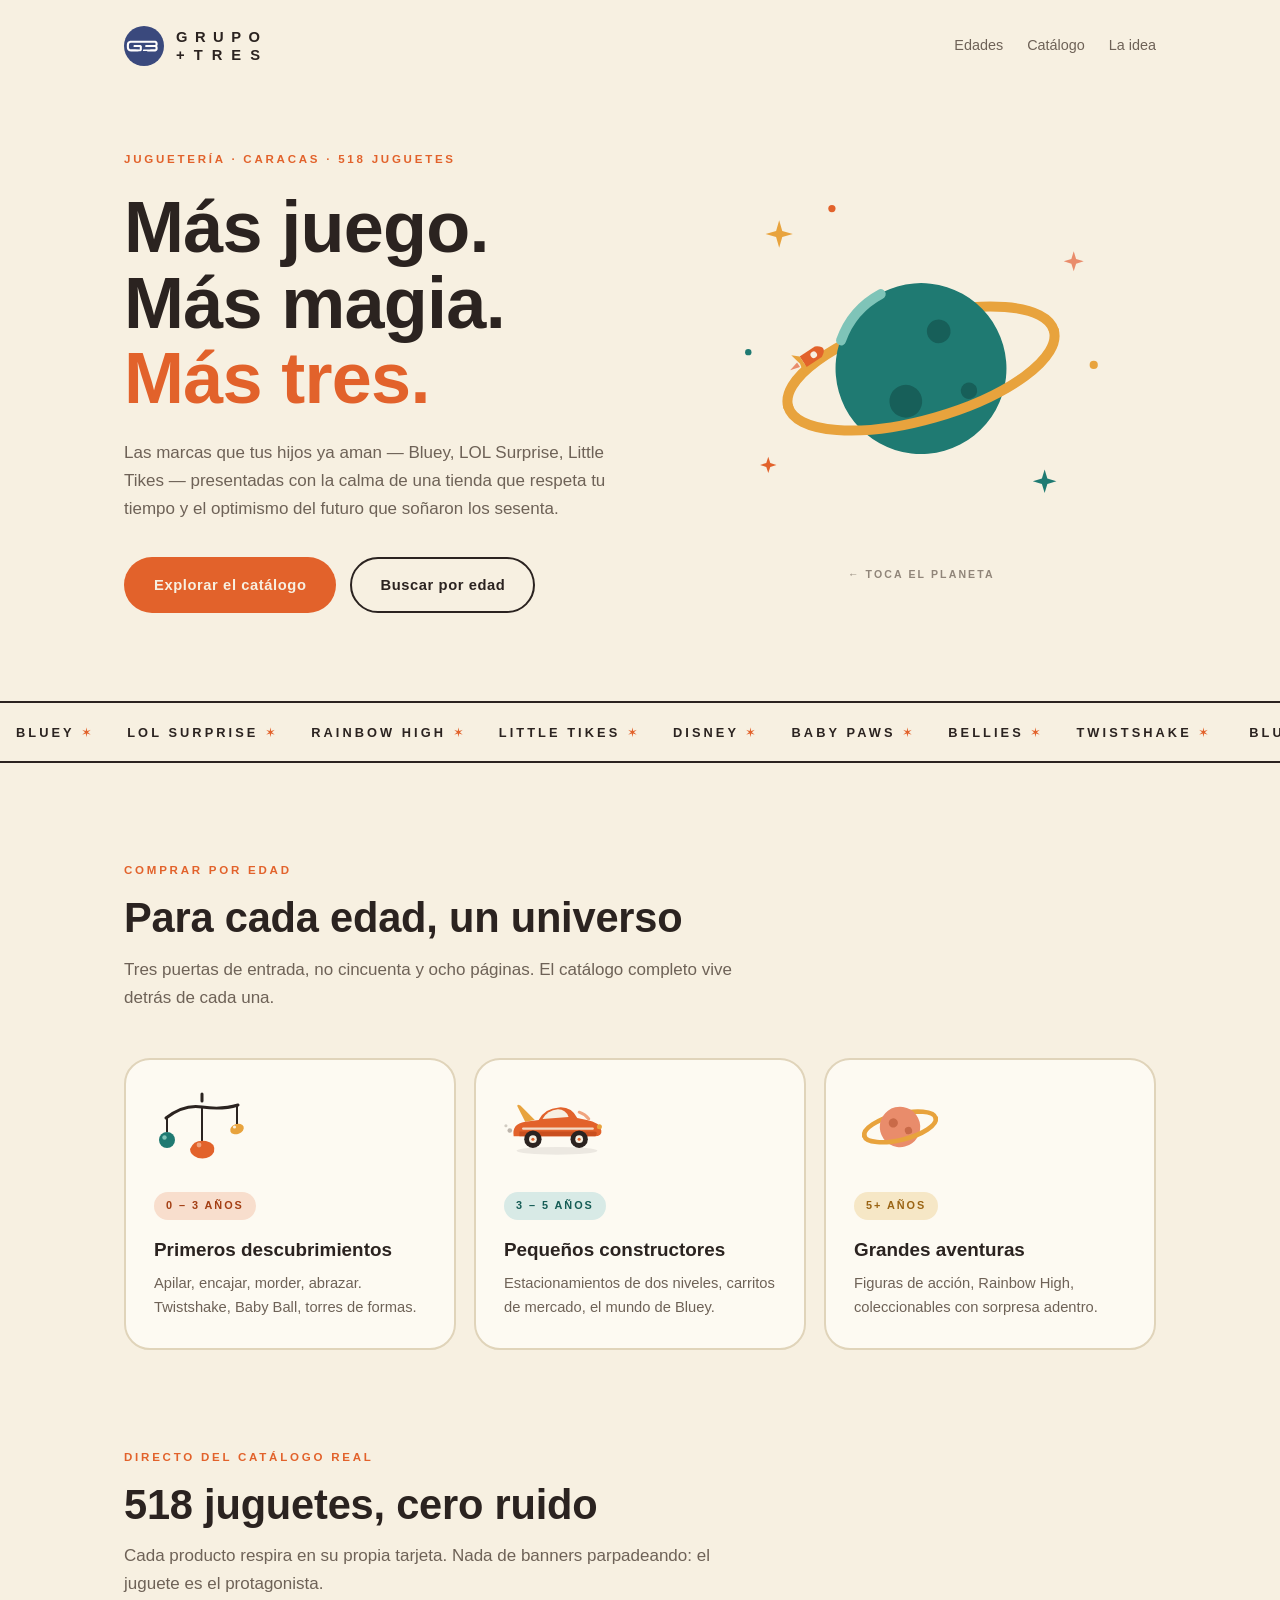
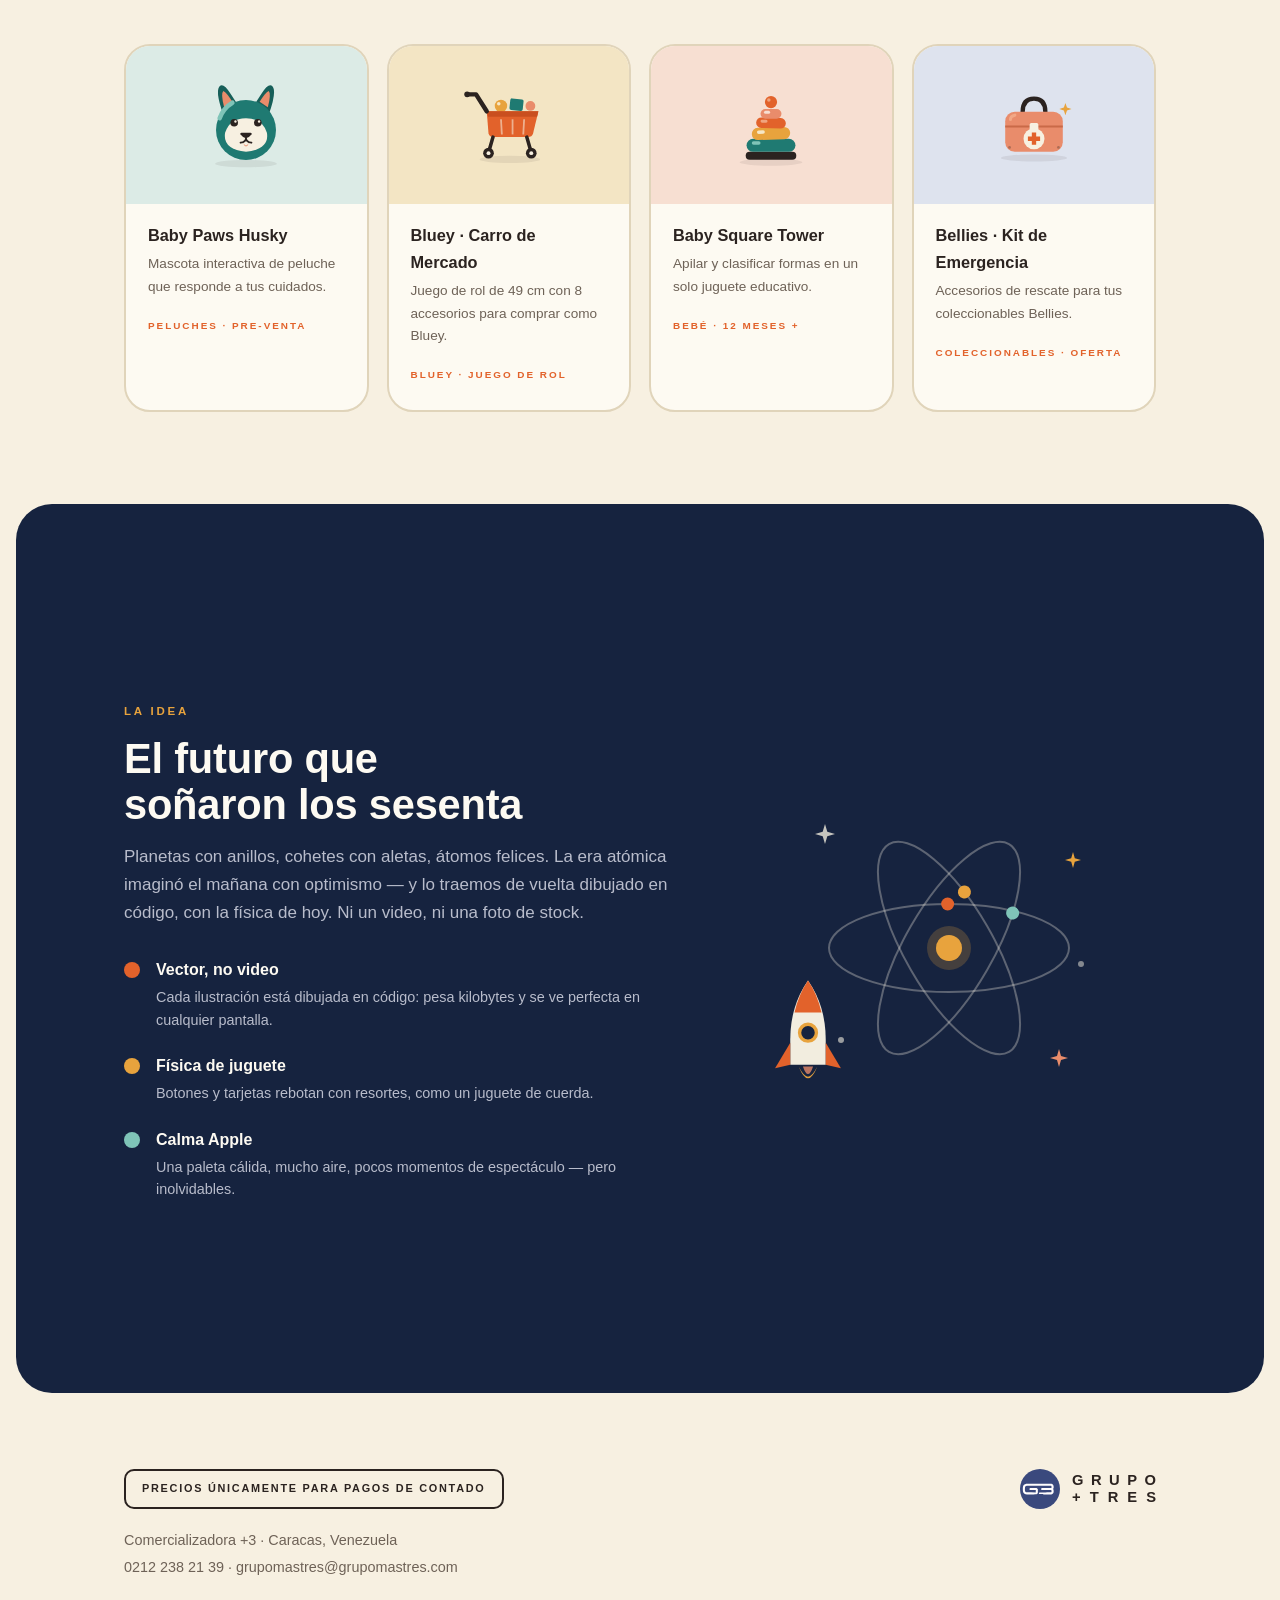
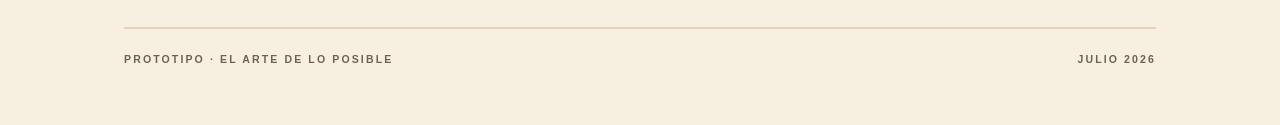
==== index.html @ 5c092f9e "feat: juguetería prototype v1 — mid-century retro-futurist direction Co-Authored-By: Claude Fable 5 " ====
<!doctype html>
<html lang="es">
<head>
<meta charset="utf-8">
<title>Más Tres — Juguetería · Prototipo</title>
<meta name="viewport" content="width=device-width, initial-scale=1">
</head>
<body>
<style>
  :root{
    --paper:#F7F0E1;
    --paper-deep:#F0E6CF;
    --ink:#2B2320;
    --ink-soft:#6E6257;
    --line:#E0D4BA;
    --orange:#E2622B;
    --teal:#1F7A72;
    --teal-light:#7FC4B8;
    --mustard:#E8A33D;
    --coral:#E98C6B;
    --navy:#16233F;
    --cream:#F7F0E1;
    --spring:cubic-bezier(.34,1.56,.64,1);
    --font-display:Futura,"Century Gothic","Avenir Next","Trebuchet MS",sans-serif;
    --font-body:"Avenir Next",Avenir,Futura,"Century Gothic","Segoe UI",sans-serif;
  }
  *{box-sizing:border-box}
  html{scroll-behavior:smooth}
  body{
    margin:0;background:var(--paper);color:var(--ink);
    font-family:var(--font-body);font-size:1.0625rem;line-height:1.65;
    -webkit-font-smoothing:antialiased;overflow-x:hidden;
  }
  .wrap{max-width:1080px;margin:0 auto;padding:0 24px}
  .kicker{
    font-family:var(--font-display);font-size:.72rem;font-weight:600;
    letter-spacing:.24em;text-transform:uppercase;color:var(--orange);
  }

  /* ---------- header ---------- */
  header{padding:26px 0}
  header .wrap{display:flex;align-items:center;justify-content:space-between;gap:16px}
  .brandline{display:flex;align-items:center;gap:12px}
  .badge{width:40px;height:40px;display:block}
  .badge svg{width:100%;height:100%;display:block}
  .brandname{font-family:var(--font-display);font-weight:600;letter-spacing:.02em;font-size:1rem}
  .wordmark{display:flex;flex-direction:column;gap:1px;font-family:var(--font-display);font-weight:600;font-size:.92rem;line-height:1.12;color:var(--ink)}
  .wordmark .wm{width:84px;display:flex;justify-content:space-between}
  .wordmark i{font-style:normal}
  nav{display:flex;gap:24px}
  nav a{color:var(--ink-soft);text-decoration:none;font-size:.9rem;transition:color .2s}
  nav a:hover,nav a:focus-visible{color:var(--orange)}
  a:focus-visible,[role=button]:focus-visible{outline:2px solid var(--teal);outline-offset:3px;border-radius:4px}

  /* ---------- hero ---------- */
  .hero{padding:64px 0 44px}
  .hero .wrap{display:grid;grid-template-columns:1.05fr .95fr;gap:44px;align-items:center}
  h1{
    font-family:var(--font-display);
    font-size:clamp(2.6rem,6.2vw,4.5rem);line-height:1.05;letter-spacing:-.01em;
    font-weight:700;margin:18px 0 22px;text-wrap:balance;
  }
  h1 .brandword{color:var(--orange)}
  .hero p{max-width:33em;color:var(--ink-soft);margin:0 0 34px}
  .cta-row{display:flex;gap:14px;flex-wrap:wrap}
  .btn{
    display:inline-block;padding:14px 28px;border-radius:999px;text-decoration:none;
    font-family:var(--font-display);font-weight:600;font-size:.92rem;letter-spacing:.04em;
    border:2px solid transparent;transition:transform .45s var(--spring),box-shadow .3s;
  }
  .btn:hover{transform:translateY(-3px) scale(1.03)}
  .btn-primary{background:var(--orange);color:var(--cream)}
  .btn-primary:hover{box-shadow:0 12px 26px -12px rgba(226,98,43,.55)}
  .btn-ghost{border-color:var(--ink);color:var(--ink)}
  .scene-stage{position:relative;display:flex;flex-direction:column;align-items:center;gap:10px}
  #planetScene{cursor:pointer;overflow:visible}
  .scene-hint{font-family:var(--font-display);font-size:.66rem;font-weight:600;letter-spacing:.2em;text-transform:uppercase;color:var(--ink-soft);opacity:.75}

  /* fluid motion */
  .float{animation:float 5.5s ease-in-out infinite}
  @keyframes float{50%{transform:translateY(-9px)}}
  .tw{transform-box:fill-box;transform-origin:center;animation:tw 3.4s ease-in-out infinite;animation-delay:var(--d,0s)}
  @keyframes tw{50%{transform:scale(.55) rotate(18deg);opacity:.55}}
  #planetCore{transform-box:fill-box;transform-origin:center}
  #planetCore.boing{animation:boing .75s var(--spring)}
  @keyframes boing{30%{transform:scale(1.1,.92)}55%{transform:scale(.95,1.07)}80%{transform:scale(1.02,.98)}100%{transform:scale(1)}}
  .confetti{position:absolute;pointer-events:none;font-size:18px;line-height:1;animation:burst .9s var(--spring) forwards}
  @keyframes burst{to{transform:translate(var(--dx),var(--dy)) rotate(var(--r));opacity:0}}
  .sway{transform-box:fill-box;transform-origin:top center;animation:sway 4.5s ease-in-out infinite}
  @keyframes sway{50%{transform:rotate(5deg)}}
  .bob{animation:bob 3.2s ease-in-out infinite}
  @keyframes bob{50%{transform:translateY(-4px)}}

  /* ---------- ticker ---------- */
  .ticker{border-top:2px solid var(--ink);border-bottom:2px solid var(--ink);padding:15px 0;overflow:hidden;white-space:nowrap;margin:44px 0 0}
  .ticker-track{display:inline-block;animation:slide 28s linear infinite}
  .ticker span{font-family:var(--font-display);font-weight:600;font-size:.8rem;letter-spacing:.24em;text-transform:uppercase;padding:0 16px}
  .ticker b{color:var(--orange);font-weight:400}

  @keyframes slide{to{transform:translateX(-50%)}}

  /* ---------- sections ---------- */
  section{padding:92px 0}
  h2{font-family:var(--font-display);font-size:clamp(1.8rem,3.4vw,2.6rem);letter-spacing:-.005em;line-height:1.12;margin:12px 0 14px;font-weight:700;text-wrap:balance}
  .lede{color:var(--ink-soft);max-width:36em;margin:0 0 46px}
  .reveal{opacity:0;transform:translateY(26px);transition:opacity .7s,transform .8s var(--spring)}
  .reveal.in{opacity:1;transform:none}

  /* ages */
  .ages{display:grid;grid-template-columns:repeat(auto-fit,minmax(240px,1fr));gap:18px}
  .age-card{
    border-radius:26px;padding:32px 28px 28px;background:#FDFAF2;border:2px solid var(--line);
    transition:transform .5s var(--spring),border-color .3s,box-shadow .3s;cursor:pointer;
  }
  .age-card:hover{transform:translateY(-8px) rotate(-.5deg);border-color:var(--ink);box-shadow:0 20px 40px -20px rgba(43,35,32,.28)}
  .age-art{height:84px;display:flex;align-items:flex-start;margin-bottom:14px;transition:transform .5s var(--spring)}
  .age-card:hover .age-art{transform:scale(1.12)}
  .age-card h3{font-family:var(--font-display);margin:0 0 6px;font-size:1.18rem;font-weight:600}
  .age-card p{margin:0;color:var(--ink-soft);font-size:.92rem}
  .age-tag{
    display:inline-block;font-family:var(--font-display);font-weight:600;font-size:.68rem;
    letter-spacing:.18em;text-transform:uppercase;padding:5px 12px;border-radius:999px;margin-bottom:14px;
  }
  .t-orange{background:#F8DECD;color:#A33F14}
  .t-teal{background:#D8EAE6;color:#155C55}
  .t-mustard{background:#F6E7C6;color:#9A6414}

  /* products */
  .prod-grid{display:grid;grid-template-columns:repeat(auto-fit,minmax(230px,1fr));gap:18px}
  .prod{
    border-radius:26px;overflow:hidden;background:#FDFAF2;border:2px solid var(--line);
    transition:transform .5s var(--spring),box-shadow .3s;
  }
  .prod:hover{transform:translateY(-6px) scale(1.015);box-shadow:0 20px 40px -20px rgba(43,35,32,.25)}
  .prod-art{height:158px;display:flex;align-items:center;justify-content:center}
  .prod-art svg{transition:transform .5s var(--spring)}
  .prod:hover .prod-art svg{transform:scale(1.12) rotate(-2deg)}
  .a-teal{background:#DCEBE6}.a-cream{background:#F3E5C4}.a-coral{background:#F7DFD2}.a-navy{background:#DEE3EE}
  .prod-body{padding:18px 22px 22px}
  .prod-body h3{font-family:var(--font-display);margin:0 0 4px;font-size:1.02rem;font-weight:600}
  .prod-body p{margin:0 0 12px;font-size:.85rem;color:var(--ink-soft)}
  .prod-cat{font-family:var(--font-display);font-weight:600;font-size:.62rem;letter-spacing:.2em;text-transform:uppercase;color:var(--orange)}

  /* ---------- night band ---------- */
  .night{background:var(--navy);color:#F2EDDF;border-radius:36px;margin:0 16px}
  .night .wrap{display:grid;grid-template-columns:1.15fr .85fr;gap:56px;align-items:center;padding-top:100px;padding-bottom:100px}
  .night h2{color:#FDFAF2}
  .night .lede{color:#B8BCCB;margin-bottom:30px}
  .night .kicker{color:var(--mustard)}
  .sky{position:relative;height:380px;display:flex;align-items:center;justify-content:center}
  #atom{position:absolute;inset:0;margin:auto}
  #bigRocket{position:absolute;left:16%;bottom:8px;transform:translate(-50%,150px);transition:transform 2.6s var(--spring)}
  .night.launched #bigRocket{transform:translate(-50%,-26px)}
  .why{display:grid;gap:22px;margin-top:6px}
  .why-item{display:grid;grid-template-columns:16px 1fr;gap:16px;align-items:start}
  .why-dot{width:16px;height:16px;border-radius:50%;margin-top:5px}
  .why-item h4{font-family:var(--font-display);margin:0 0 3px;font-size:1rem;font-weight:600;color:#FDFAF2}
  .why-item p{margin:0;font-size:.9rem;color:#B8BCCB;line-height:1.55}

  /* ---------- footer ---------- */
  footer{padding:76px 0 56px}
  .foot-grid{display:flex;justify-content:space-between;gap:32px;flex-wrap:wrap;align-items:flex-start}
  .cash{
    display:inline-block;font-family:var(--font-display);font-weight:600;font-size:.68rem;
    letter-spacing:.16em;text-transform:uppercase;
    border:2px solid var(--ink);padding:9px 16px;border-radius:10px;margin-bottom:18px;
  }
  .foot-contact{color:var(--ink-soft);font-size:.9rem;line-height:1.9}
  .foot-note{
    margin-top:46px;padding-top:22px;border-top:2px solid var(--line);
    display:flex;justify-content:space-between;gap:16px;flex-wrap:wrap;
    font-family:var(--font-display);font-weight:600;font-size:.66rem;letter-spacing:.2em;text-transform:uppercase;color:var(--ink-soft);
  }

  @media (max-width:860px){
    .hero .wrap{grid-template-columns:1fr;gap:8px}
    .scene-stage{order:-1}
    #planetScene{width:min(320px,78vw)}
    .night .wrap{grid-template-columns:1fr;gap:40px}
    .sky{height:300px}
    nav{display:none}
  }
  @media (prefers-reduced-motion:reduce){
    *{animation:none!important;transition:none!important}
    .reveal{opacity:1;transform:none}
    #bigRocket{transform:translate(-50%,-26px)}
  }
</style>

<header>
  <div class="wrap">
    <div class="brandline">
      <span class="badge" aria-hidden="true"><svg viewBox="540 0 640 640" xmlns="http://www.w3.org/2000/svg"><circle cx="860" cy="320" r="320" fill="#3A497D"/><g transform="translate(0,640) scale(0.1,-0.1)"><path fill="#FFFDFD" d="M6398 4050 c-135 -23 -268 -90 -358 -180 -154 -154 -197 -329 -187 -755 6 -259 18 -328 83 -463 61 -127 198 -242 354 -295 65 -22 68 -22 884 -25 725 -2 825 -1 873 13 111 32 181 106 203 211 7 35 10 150 8 322 l-3 267 -29 58 c-19 41 -42 69 -75 92 -87 63 -104 65 -632 65 -472 0 -475 0 -519 -22 -115 -58 -123 -203 -17 -282 28 -20 40 -21 489 -24 l461 -3 -7 -61 c-3 -33 -6 -117 -6 -185 l0 -124 -742 3 -743 3 -63 29 c-96 44 -149 116 -172 231 -18 93 -9 525 13 590 19 59 73 126 128 161 90 57 -13 54 2069 54 1875 0 1916 -1 1958 -20 57 -26 81 -78 82 -177 0 -87 -22 -150 -57 -164 -14 -5 -334 -9 -757 -9 l-732 0 -44 -22 c-59 -31 -82 -65 -88 -131 -5 -65 12 -104 65 -144 l36 -28 762 -5 c614 -4 765 -8 778 -18 28 -24 40 -80 35 -172 -5 -97 -18 -128 -71 -160 -31 -19 -58 -20 -922 -20 -845 0 -892 -1 -931 -19 -103 -47 -131 -174 -56 -255 55 -58 13 -56 990 -56 570 0 919 4 953 10 119 23 227 95 293 195 67 100 79 150 80 325 0 174 -8 206 -69 290 l-36 49 35 46 c45 58 66 127 73 240 7 107 -14 230 -53 312 -54 113 -176 211 -303 245 -61 16 -204 17 -2026 16 -1078 0 -1981 -4 -2007 -8z"/></g></svg></span>
      <span class="wordmark" aria-label="Grupo Más Tres"><span class="wm" aria-hidden="true"><i>G</i><i>R</i><i>U</i><i>P</i><i>O</i></span><span class="wm" aria-hidden="true"><i>+</i><i>T</i><i>R</i><i>E</i><i>S</i></span></span>
    </div>
    <nav aria-label="principal">
      <a href="#edades">Edades</a>
      <a href="#catalogo">Catálogo</a>
      <a href="#retrofuturo">La idea</a>
    </nav>
  </div>
</header>

<main>
  <section class="hero" style="padding-top:52px">
    <div class="wrap">
      <div>
        <span class="kicker">Juguetería · Caracas · 518 juguetes</span>
        <h1>Más juego.<br>Más magia.<br><span class="brandword">Más tres.</span></h1>
        <p>Las marcas que tus hijos ya aman — Bluey, LOL Surprise, Little Tikes — presentadas con la calma de una tienda que respeta tu tiempo y el optimismo del futuro que soñaron los sesenta.</p>
        <div class="cta-row">
          <a class="btn btn-primary" href="#catalogo">Explorar el catálogo</a>
          <a class="btn btn-ghost" href="#edades">Buscar por edad</a>
        </div>
      </div>
      <div class="scene-stage">
        <svg id="planetScene" viewBox="0 0 440 420" width="400" role="img" tabindex="0" aria-label="Planeta con anillos y cohete en órbita — tócalo">
          <!-- starbursts -->
          <g class="tw" style="--d:0s"><path transform="translate(64,66)" d="M0 -15 L3.4 -3.4 L15 0 L3.4 3.4 L0 15 L-3.4 3.4 L-15 0 L-3.4 -3.4 Z" fill="#E8A33D"/></g>
          <g class="tw" style="--d:1.1s"><path transform="translate(388,96)" d="M0 -11 L2.6 -2.6 L11 0 L2.6 2.6 L0 11 L-2.6 2.6 L-11 0 L-2.6 -2.6 Z" fill="#E98C6B"/></g>
          <g class="tw" style="--d:2s"><path transform="translate(356,338)" d="M0 -13 L3 -3 L13 0 L3 3 L0 13 L-3 3 L-13 0 L-3 -3 Z" fill="#1F7A72"/></g>
          <g class="tw" style="--d:.6s"><path transform="translate(52,320)" d="M0 -9 L2.2 -2.2 L9 0 L2.2 2.2 L0 9 L-2.2 2.2 L-9 0 L-2.2 -2.2 Z" fill="#E2622B"/></g>
          <circle cx="122" cy="38" r="4" fill="#E2622B"/>
          <circle cx="410" cy="210" r="4.5" fill="#E8A33D"/>
          <circle cx="30" cy="196" r="3.5" fill="#1F7A72"/>

          <g class="float" style="transform-box:fill-box;transform-origin:center">
            <g transform="translate(220,214)">
              <g transform="rotate(-16)">
                <path id="ringBack" d="M -152 0 A 152 56 0 0 1 152 0" fill="none" stroke="#E8A33D" stroke-width="11" stroke-linecap="round"/>
                <g id="planetCore">
                  <circle r="94" fill="#1F7A72"/>
                  <path d="M -76 -54 A 93 93 0 0 1 -20 -91" stroke="#7FC4B8" stroke-width="11" fill="none" stroke-linecap="round"/>
                  <circle cx="30" cy="-34" r="13" fill="#175F59"/>
                  <circle cx="-26" cy="30" r="18" fill="#175F59"/>
                  <circle cx="44" cy="38" r="9" fill="#175F59"/>
                </g>
                <path d="M -152 0 A 152 56 0 0 0 152 0" fill="none" stroke="#E8A33D" stroke-width="11" stroke-linecap="round"/>
                <path id="orbitPath" d="M -168 0 A 168 62 0 1 1 168 0 A 168 62 0 1 1 -168 0" fill="none"/>
                <g id="orbiter">
                  <g>
                    <path d="M -15 -7 L 5 -7 Q 18 0 5 7 L -15 7 Z" fill="#E2622B"/>
                    <circle cx="-1" cy="0" r="3.6" fill="#F7F0E1"/>
                    <path d="M -15 -7 L -22 -13 L -19 0 L -22 13 L -15 7 Z" fill="#E8A33D"/>
                    <path d="M -21 -3 L -32 0 L -21 3 Z" fill="#E98C6B"/>
                  </g>
                  <animateMotion dur="14s" repeatCount="indefinite" rotate="auto">
                    <mpath href="#orbitPath"/>
                  </animateMotion>
                </g>
              </g>
            </g>
          </g>
        </svg>
        <span class="scene-hint">← toca el planeta</span>
      </div>
    </div>
  </section>

  <div class="ticker" aria-hidden="true">
    <div class="ticker-track" id="tickerTrack">
      <span>Bluey <b>✶</b></span><span>LOL Surprise <b>✶</b></span><span>Rainbow High <b>✶</b></span><span>Little Tikes <b>✶</b></span><span>Disney <b>✶</b></span><span>Baby Paws <b>✶</b></span><span>Bellies <b>✶</b></span><span>Twistshake <b>✶</b></span>
    </div>
  </div>

  <section id="edades">
    <div class="wrap">
      <div class="reveal">
        <span class="kicker">Comprar por edad</span>
        <h2>Para cada edad, un universo</h2>
        <p class="lede">Tres puertas de entrada, no cincuenta y ocho páginas. El catálogo completo vive detrás de cada una.</p>
      </div>
      <div class="ages">
        <div class="age-card reveal">
          <div class="age-art">
            <svg viewBox="0 0 96 80" width="96" aria-hidden="true">
              <g class="sway">
                <line x1="48" y1="2" x2="48" y2="9" stroke="#2B2320" stroke-width="3" stroke-linecap="round"/>
                <path d="M12 26 Q30 12 48 15 Q68 18 84 13" fill="none" stroke="#2B2320" stroke-width="3" stroke-linecap="round"/>
                <line x1="13" y1="25" x2="13" y2="40" stroke="#2B2320" stroke-width="2"/>
                <line x1="48" y1="15" x2="48" y2="50" stroke="#2B2320" stroke-width="2"/>
                <line x1="83" y1="14" x2="83" y2="32" stroke="#2B2320" stroke-width="2"/>
                <circle cx="13" cy="48" r="8" fill="#1F7A72"/>
                <circle cx="10.5" cy="45.5" r="2.2" fill="#7FC4B8"/>
                <path d="M36 57 Q40 47 52 49 Q62 51 60 60 Q56 68 44 66 Q36 63 36 57 Z" fill="#E2622B"/>
                <circle cx="45" cy="53" r="2.4" fill="#F0A47E"/>
                <ellipse cx="83" cy="37" rx="7" ry="5" transform="rotate(-20 83 37)" fill="#E8A33D"/>
                <circle cx="80.5" cy="35" r="1.6" fill="#F7F0E1"/>
              </g>
            </svg>
          </div>
          <div><span class="age-tag t-orange">0 – 3 años</span></div>
          <h3>Primeros descubrimientos</h3>
          <p>Apilar, encajar, morder, abrazar. Twistshake, Baby Ball, torres de formas.</p>
        </div>
        <div class="age-card reveal">
          <div class="age-art">
            <svg viewBox="0 0 110 70" width="106" aria-hidden="true">
              <ellipse cx="55" cy="61" rx="42" ry="4" fill="#2B2320" opacity=".08"/>
              <g class="bob">
                <path d="M22 31 L14 15 Q13 12 17 14 L32 29 Z" fill="#E8A33D"/>
                <path d="M10 46 Q8 33 22 31 L36 29 Q42 17 57 16 Q70 15 76 27 L86 29 Q99 31 101 40 Q102 46 94 46 L16 46 Z" fill="#E2622B"/>
                <path d="M40 28 Q45 19 56 18 Q64 18 67 26 Z" fill="#F7F0E1"/>
                <path d="M16 41 L94 41 Q97 41 96 44 L95 46 L16 46 Z" fill="#C94F1F"/>
                <line x1="20" y1="38" x2="92" y2="38" stroke="#F7F0E1" stroke-width="2.5" stroke-linecap="round" opacity=".85"/>
                <path d="M78 21 Q84 23 88 28" fill="none" stroke="#F0A47E" stroke-width="3" stroke-linecap="round"/>
                <circle cx="99" cy="36" r="2.6" fill="#E8A33D"/>
                <circle cx="6" cy="40" r="2.4" fill="#6E6257" opacity=".45"/>
                <circle cx="2" cy="35" r="1.6" fill="#6E6257" opacity=".3"/>
              </g>
              <circle cx="30" cy="49" r="9" fill="#2B2320"/><circle cx="30" cy="49" r="4" fill="#F7F0E1"/><circle cx="30" cy="49" r="1.6" fill="#E2622B"/>
              <circle cx="78" cy="49" r="9" fill="#2B2320"/><circle cx="78" cy="49" r="4" fill="#F7F0E1"/><circle cx="78" cy="49" r="1.6" fill="#E2622B"/>
            </svg>
          </div>
          <div><span class="age-tag t-teal">3 – 5 años</span></div>
          <h3>Pequeños constructores</h3>
          <p>Estacionamientos de dos niveles, carritos de mercado, el mundo de Bluey.</p>
        </div>
        <div class="age-card reveal">
          <div class="age-art">
            <svg viewBox="0 0 100 76" width="92" aria-hidden="true">
              <g class="float" style="transform-box:fill-box;transform-origin:center">
                <g transform="translate(50,38) rotate(-14)">
                  <path d="M -40 0 A 40 14 0 0 1 40 0" fill="none" stroke="#E8A33D" stroke-width="5" stroke-linecap="round"/>
                  <circle r="22" fill="#E98C6B"/>
                  <circle cx="-6" cy="-6" r="5" fill="#C96A48"/>
                  <circle cx="8" cy="6" r="4" fill="#C96A48"/>
                  <path d="M -40 0 A 40 14 0 0 0 40 0" fill="none" stroke="#E8A33D" stroke-width="5" stroke-linecap="round"/>
                </g>
              </g>
            </svg>
          </div>
          <div><span class="age-tag t-mustard">5+ años</span></div>
          <h3>Grandes aventuras</h3>
          <p>Figuras de acción, Rainbow High, coleccionables con sorpresa adentro.</p>
        </div>
      </div>
    </div>
  </section>

  <section id="catalogo" style="padding-top:0">
    <div class="wrap">
      <div class="reveal">
        <span class="kicker">Directo del catálogo real</span>
        <h2>518 juguetes, cero ruido</h2>
        <p class="lede">Cada producto respira en su propia tarjeta. Nada de banners parpadeando: el juguete es el protagonista.</p>
      </div>
      <div class="prod-grid">
        <div class="prod reveal">
          <div class="prod-art a-teal">
            <svg viewBox="0 0 110 100" width="100" aria-hidden="true">
              <ellipse cx="55" cy="92" rx="34" ry="4" fill="#2B2320" opacity=".08"/>
              <path d="M30 38 Q20 10 27 6 Q31 4 38 15 L47 29 Z" fill="#175F59"/>
              <path d="M31 30 Q27 15 30 12 Q34 14 40 24 Z" fill="#E98C6B"/>
              <path d="M80 38 Q90 10 83 6 Q79 4 72 15 L63 29 Z" fill="#175F59"/>
              <path d="M79 30 Q83 15 80 12 Q76 14 70 24 Z" fill="#E98C6B"/>
              <circle cx="55" cy="55" r="33" fill="#1F7A72"/>
              <path d="M26 42 A33 33 0 0 1 40 25" fill="none" stroke="#7FC4B8" stroke-width="5" stroke-linecap="round"/>
              <path d="M55 42 Q73 42 78 58 Q81 76 55 79 Q29 76 32 58 Q37 42 55 42 Z" fill="#F7F0E1"/>
              <circle cx="42" cy="47" r="4.2" fill="#2B2320"/><circle cx="43.4" cy="45.6" r="1.3" fill="#F7F0E1"/>
              <circle cx="68" cy="47" r="4.2" fill="#2B2320"/><circle cx="69.4" cy="45.6" r="1.3" fill="#F7F0E1"/>
              <path d="M50 58 L60 58 Q62 58 61 60 Q58 64 55 64 Q52 64 49 60 Q48 58 50 58 Z" fill="#2B2320"/>
              <path d="M55 64 Q55 68 49 69 M55 64 Q55 68 61 69" fill="none" stroke="#2B2320" stroke-width="2" stroke-linecap="round"/>
              <path d="M52 69 Q55 75 58 69 Q57 73 55 73 Q53 73 52 69 Z" fill="#E98C6B"/>
            </svg>
          </div>
          <div class="prod-body">
            <h3>Baby Paws Husky</h3>
            <p>Mascota interactiva de peluche que responde a tus cuidados.</p>
            <span class="prod-cat">Peluches · Pre-venta</span>
          </div>
        </div>
        <div class="prod reveal">
          <div class="prod-art a-cream">
            <svg viewBox="0 0 110 100" width="98" aria-hidden="true">
              <ellipse cx="56" cy="88" rx="34" ry="4" fill="#2B2320" opacity=".08"/>
              <circle cx="46" cy="28" r="7" fill="#E8A33D"/><circle cx="43.5" cy="25.5" r="2" fill="#F6E7C6"/>
              <rect x="56" y="20" width="15" height="13" rx="2" transform="rotate(6 63 26)" fill="#1F7A72"/>
              <circle cx="79" cy="28" r="5.5" fill="#E98C6B"/>
              <path d="M30 34 L88 34 L82 59 Q81 63 76 63 L38 63 Q33 63 32 59 Z" fill="#E2622B"/>
              <path d="M30 34 L88 34 L86.5 40 L31.5 40 Z" fill="#C94F1F"/>
              <line x1="46" y1="43" x2="47" y2="60" stroke="#F7F0E1" stroke-width="2" opacity=".55"/>
              <line x1="59" y1="43" x2="59" y2="60" stroke="#F7F0E1" stroke-width="2" opacity=".55"/>
              <line x1="72" y1="43" x2="71" y2="60" stroke="#F7F0E1" stroke-width="2" opacity=".55"/>
              <path d="M30 34 L18 15 L9 15" fill="none" stroke="#2B2320" stroke-width="5" stroke-linecap="round" stroke-linejoin="round"/>
              <circle cx="8" cy="15" r="3.2" fill="#2B2320"/>
              <path d="M37 63 L33 77 M75 63 L79 77" stroke="#2B2320" stroke-width="4" stroke-linecap="round"/>
              <circle cx="32" cy="81" r="6" fill="#2B2320"/><circle cx="32" cy="81" r="2.2" fill="#F7F0E1"/>
              <circle cx="80" cy="81" r="6" fill="#2B2320"/><circle cx="80" cy="81" r="2.2" fill="#F7F0E1"/>
            </svg>
          </div>
          <div class="prod-body">
            <h3>Bluey · Carro de Mercado</h3>
            <p>Juego de rol de 49 cm con 8 accesorios para comprar como Bluey.</p>
            <span class="prod-cat">Bluey · Juego de rol</span>
          </div>
        </div>
        <div class="prod reveal">
          <div class="prod-art a-coral">
            <svg viewBox="0 0 110 100" width="96" aria-hidden="true">
              <ellipse cx="55" cy="92" rx="36" ry="4" fill="#2B2320" opacity=".08"/>
              <rect x="26" y="80" width="58" height="9" rx="4.5" fill="#2B2320"/>
              <rect x="27" y="65" width="56" height="15" rx="7.5" fill="#1F7A72"/>
              <rect x="33" y="68" width="10" height="4" rx="2" fill="#7FC4B8"/>
              <rect x="33" y="52" width="44" height="14" rx="7" transform="rotate(-2 55 59)" fill="#E8A33D"/>
              <rect x="39" y="55" width="9" height="4" rx="2" transform="rotate(-2 55 59)" fill="#F6E7C6"/>
              <rect x="38" y="41" width="34" height="12" rx="6" transform="rotate(2 55 47)" fill="#E2622B"/>
              <rect x="43" y="43.5" width="8" height="3.5" rx="1.75" transform="rotate(2 55 47)" fill="#F0A47E"/>
              <rect x="43" y="31" width="24" height="11" rx="5.5" fill="#E98C6B"/>
              <rect x="47" y="33" width="7" height="3.5" rx="1.75" fill="#F7DFD2"/>
              <circle cx="55" cy="23" r="7" fill="#E2622B"/>
              <circle cx="52.5" cy="20.5" r="2" fill="#F0A47E"/>
            </svg>
          </div>
          <div class="prod-body">
            <h3>Baby Square Tower</h3>
            <p>Apilar y clasificar formas en un solo juguete educativo.</p>
            <span class="prod-cat">Bebé · 12 meses +</span>
          </div>
        </div>
        <div class="prod reveal">
          <div class="prod-art a-navy">
            <svg viewBox="0 0 110 100" width="96" aria-hidden="true">
              <ellipse cx="55" cy="87" rx="38" ry="4" fill="#2B2320" opacity=".08"/>
              <path d="M42 34 Q42 19 55 19 Q68 19 68 34" fill="none" stroke="#2B2320" stroke-width="5" stroke-linecap="round"/>
              <rect x="22" y="34" width="66" height="46" rx="11" fill="#E98C6B"/>
              <path d="M22 51 L88 51" stroke="#C96A48" stroke-width="2.5"/>
              <rect x="50" y="47" width="10" height="8" rx="2" fill="#F7F0E1"/>
              <path d="M28 43 Q28 39 33 38" fill="none" stroke="#F2A886" stroke-width="3.5" stroke-linecap="round"/>
              <circle cx="27" cy="75" r="1.6" fill="#2B2320" opacity=".3"/>
              <circle cx="83" cy="75" r="1.6" fill="#2B2320" opacity=".3"/>
              <circle cx="55" cy="65" r="12" fill="#F7F0E1"/>
              <path d="M52.5 58 L57.5 58 L57.5 62.5 L62 62.5 L62 67.5 L57.5 67.5 L57.5 72 L52.5 72 L52.5 67.5 L48 67.5 L48 62.5 L52.5 62.5 Z" fill="#E2622B"/>
              <path d="M91 24 L92.8 29.2 L98 31 L92.8 32.8 L91 38 L89.2 32.8 L84 31 L89.2 29.2 Z" fill="#E8A33D"/>
            </svg>
          </div>
          <div class="prod-body">
            <h3>Bellies · Kit de Emergencia</h3>
            <p>Accesorios de rescate para tus coleccionables Bellies.</p>
            <span class="prod-cat">Coleccionables · Oferta</span>
          </div>
        </div>
      </div>
    </div>
  </section>

  <section class="night" id="retrofuturo">
    <div class="wrap">
      <div class="reveal">
        <span class="kicker">La idea</span>
        <h2>El futuro que soñaron los sesenta</h2>
        <p class="lede">Planetas con anillos, cohetes con aletas, átomos felices. La era atómica imaginó el mañana con optimismo — y lo traemos de vuelta dibujado en código, con la física de hoy. Ni un video, ni una foto de stock.</p>
        <div class="why">
          <div class="why-item">
            <span class="why-dot" style="background:var(--orange)"></span>
            <div><h4>Vector, no video</h4><p>Cada ilustración está dibujada en código: pesa kilobytes y se ve perfecta en cualquier pantalla.</p></div>
          </div>
          <div class="why-item">
            <span class="why-dot" style="background:var(--mustard)"></span>
            <div><h4>Física de juguete</h4><p>Botones y tarjetas rebotan con resortes, como un juguete de cuerda.</p></div>
          </div>
          <div class="why-item">
            <span class="why-dot" style="background:var(--teal-light)"></span>
            <div><h4>Calma Apple</h4><p>Una paleta cálida, mucho aire, pocos momentos de espectáculo — pero inolvidables.</p></div>
          </div>
        </div>
      </div>
      <div class="sky">
        <svg id="atom" viewBox="0 0 320 320" width="320" aria-hidden="true">
          <g class="tw" style="--d:.4s"><path transform="translate(36,46)" d="M0 -10 L2.3 -2.3 L10 0 L2.3 2.3 L0 10 L-2.3 2.3 L-10 0 L-2.3 -2.3 Z" fill="#F2EDDF" opacity=".8"/></g>
          <g class="tw" style="--d:1.6s"><path transform="translate(284,72)" d="M0 -8 L1.8 -1.8 L8 0 L1.8 1.8 L0 8 L-1.8 1.8 L-8 0 L-1.8 -1.8 Z" fill="#E8A33D"/></g>
          <g class="tw" style="--d:2.4s"><path transform="translate(270,270)" d="M0 -9 L2 -2 L9 0 L2 2 L0 9 L-2 2 L-9 0 L-2 -2 Z" fill="#E98C6B"/></g>
          <circle cx="52" cy="252" r="3" fill="#F2EDDF" opacity=".6"/>
          <circle cx="292" cy="176" r="3" fill="#F2EDDF" opacity=".5"/>
          <g transform="translate(160,160)">
            <g transform="rotate(0)">
              <path id="orb1" d="M -120 0 A 120 44 0 1 1 120 0 A 120 44 0 1 1 -120 0" fill="none" stroke="#F2EDDF" stroke-width="2" opacity=".32"/>
              <circle r="6.5" fill="#E2622B"><animateMotion dur="6s" repeatCount="indefinite"><mpath href="#orb1"/></animateMotion></circle>
            </g>
            <g transform="rotate(60)">
              <path id="orb2" d="M -120 0 A 120 44 0 1 1 120 0 A 120 44 0 1 1 -120 0" fill="none" stroke="#F2EDDF" stroke-width="2" opacity=".32"/>
              <circle r="6.5" fill="#E8A33D"><animateMotion dur="8.5s" repeatCount="indefinite"><mpath href="#orb2"/></animateMotion></circle>
            </g>
            <g transform="rotate(120)">
              <path id="orb3" d="M -120 0 A 120 44 0 1 1 120 0 A 120 44 0 1 1 -120 0" fill="none" stroke="#F2EDDF" stroke-width="2" opacity=".32"/>
              <circle r="6.5" fill="#7FC4B8"><animateMotion dur="11s" repeatCount="indefinite"><mpath href="#orb3"/></animateMotion></circle>
            </g>
            <circle r="13" fill="#E8A33D"/>
            <circle r="22" fill="#E8A33D" opacity=".22"/>
          </g>
        </svg>
        <svg id="bigRocket" viewBox="0 0 90 150" width="76" aria-hidden="true">
          <path d="M45 4 Q66 34 66 74 L66 104 L24 104 L24 74 Q24 34 45 4 Z" fill="#F2EDDF"/>
          <path d="M45 4 Q56 20 61 42 L29 42 Q34 20 45 4 Z" fill="#E2622B"/>
          <circle cx="45" cy="66" r="10" fill="#16233F" stroke="#E8A33D" stroke-width="4"/>
          <path d="M24 78 L6 108 L24 104 Z" fill="#E2622B"/>
          <path d="M66 78 L84 108 L66 104 Z" fill="#E2622B"/>
          <g>
            <path d="M34 106 Q45 134 56 106 Q50 118 45 118 Q40 118 34 106 Z" fill="#E8A33D">
              <animate attributeName="opacity" values="1;.45;1" dur=".5s" repeatCount="indefinite"/>
            </path>
            <path d="M39 106 Q45 124 51 106 Z" fill="#E98C6B">
              <animate attributeName="opacity" values=".5;1;.5" dur=".4s" repeatCount="indefinite"/>
            </path>
          </g>
        </svg>
      </div>
    </div>
  </section>
</main>

<footer>
  <div class="wrap">
    <div class="foot-grid">
      <div>
        <span class="cash">Precios únicamente para pagos de contado</span>
        <div class="foot-contact">
          Comercializadora +3 · Caracas, Venezuela<br>
          0212 238 21 39 · grupomastres@grupomastres.com
        </div>
      </div>
      <div class="brandline">
        <span class="badge" aria-hidden="true"><svg viewBox="540 0 640 640" xmlns="http://www.w3.org/2000/svg"><circle cx="860" cy="320" r="320" fill="#3A497D"/><g transform="translate(0,640) scale(0.1,-0.1)"><path fill="#FFFDFD" d="M6398 4050 c-135 -23 -268 -90 -358 -180 -154 -154 -197 -329 -187 -755 6 -259 18 -328 83 -463 61 -127 198 -242 354 -295 65 -22 68 -22 884 -25 725 -2 825 -1 873 13 111 32 181 106 203 211 7 35 10 150 8 322 l-3 267 -29 58 c-19 41 -42 69 -75 92 -87 63 -104 65 -632 65 -472 0 -475 0 -519 -22 -115 -58 -123 -203 -17 -282 28 -20 40 -21 489 -24 l461 -3 -7 -61 c-3 -33 -6 -117 -6 -185 l0 -124 -742 3 -743 3 -63 29 c-96 44 -149 116 -172 231 -18 93 -9 525 13 590 19 59 73 126 128 161 90 57 -13 54 2069 54 1875 0 1916 -1 1958 -20 57 -26 81 -78 82 -177 0 -87 -22 -150 -57 -164 -14 -5 -334 -9 -757 -9 l-732 0 -44 -22 c-59 -31 -82 -65 -88 -131 -5 -65 12 -104 65 -144 l36 -28 762 -5 c614 -4 765 -8 778 -18 28 -24 40 -80 35 -172 -5 -97 -18 -128 -71 -160 -31 -19 -58 -20 -922 -20 -845 0 -892 -1 -931 -19 -103 -47 -131 -174 -56 -255 55 -58 13 -56 990 -56 570 0 919 4 953 10 119 23 227 95 293 195 67 100 79 150 80 325 0 174 -8 206 -69 290 l-36 49 35 46 c45 58 66 127 73 240 7 107 -14 230 -53 312 -54 113 -176 211 -303 245 -61 16 -204 17 -2026 16 -1078 0 -1981 -4 -2007 -8z"/></g></svg></span>
        <span class="wordmark" aria-label="Grupo Más Tres"><span class="wm" aria-hidden="true"><i>G</i><i>R</i><i>U</i><i>P</i><i>O</i></span><span class="wm" aria-hidden="true"><i>+</i><i>T</i><i>R</i><i>E</i><i>S</i></span></span>
      </div>
    </div>
    <div class="foot-note">
      <span>Prototipo · el arte de lo posible</span>
      <span>Julio 2026</span>
    </div>
  </div>
</footer>

<script>
(function(){
  var RM = matchMedia('(prefers-reduced-motion: reduce)').matches;
  if (RM){
    document.querySelectorAll('animateMotion,animate,animateTransform').forEach(function(a){ a.remove(); });
  }

  /* planet: squash-stretch bounce + starburst confetti */
  var scene = document.getElementById('planetScene');
  var core = document.getElementById('planetCore');
  var stage = scene.parentElement;
  var COLORS = ['#E2622B','#E8A33D','#1F7A72','#E98C6B'];
  function celebrate(){
    core.classList.remove('boing');
    void core.getBoundingClientRect();
    core.classList.add('boing');
    if (RM) return;
    for (var c=0; c<14; c++){
      var p = document.createElement('span');
      p.className = 'confetti';
      p.textContent = '✶';
      p.style.color = COLORS[c%4];
      p.style.left = '50%'; p.style.top = '45%';
      p.style.setProperty('--dx', (Math.random()*260-130)+'px');
      p.style.setProperty('--dy', (Math.random()*-190-30)+'px');
      p.style.setProperty('--r', (Math.random()*540-270)+'deg');
      stage.appendChild(p);
      setTimeout(function(el){ return function(){ el.remove(); }; }(p), 1000);
    }
  }
  scene.addEventListener('click', celebrate);
  scene.addEventListener('keydown', function(e){ if(e.key==='Enter'||e.key===' '){ e.preventDefault(); celebrate(); } });

  /* ticker: duplicate for seamless loop */
  var track = document.getElementById('tickerTrack');
  track.innerHTML += track.innerHTML;

  /* scroll reveals + rocket launch */
  var io = new IntersectionObserver(function(entries){
    entries.forEach(function(en){
      if (en.isIntersecting){ en.target.classList.add('in'); io.unobserve(en.target); }
    });
  }, {threshold:.18});
  document.querySelectorAll('.reveal').forEach(function(el){ io.observe(el); });

  var night = document.querySelector('.night');
  var io2 = new IntersectionObserver(function(entries){
    entries.forEach(function(en){
      if (en.isIntersecting){ night.classList.add('launched'); io2.unobserve(night); }
    });
  }, {threshold:.35});
  io2.observe(night);
})();
</script>

</body>
</html>
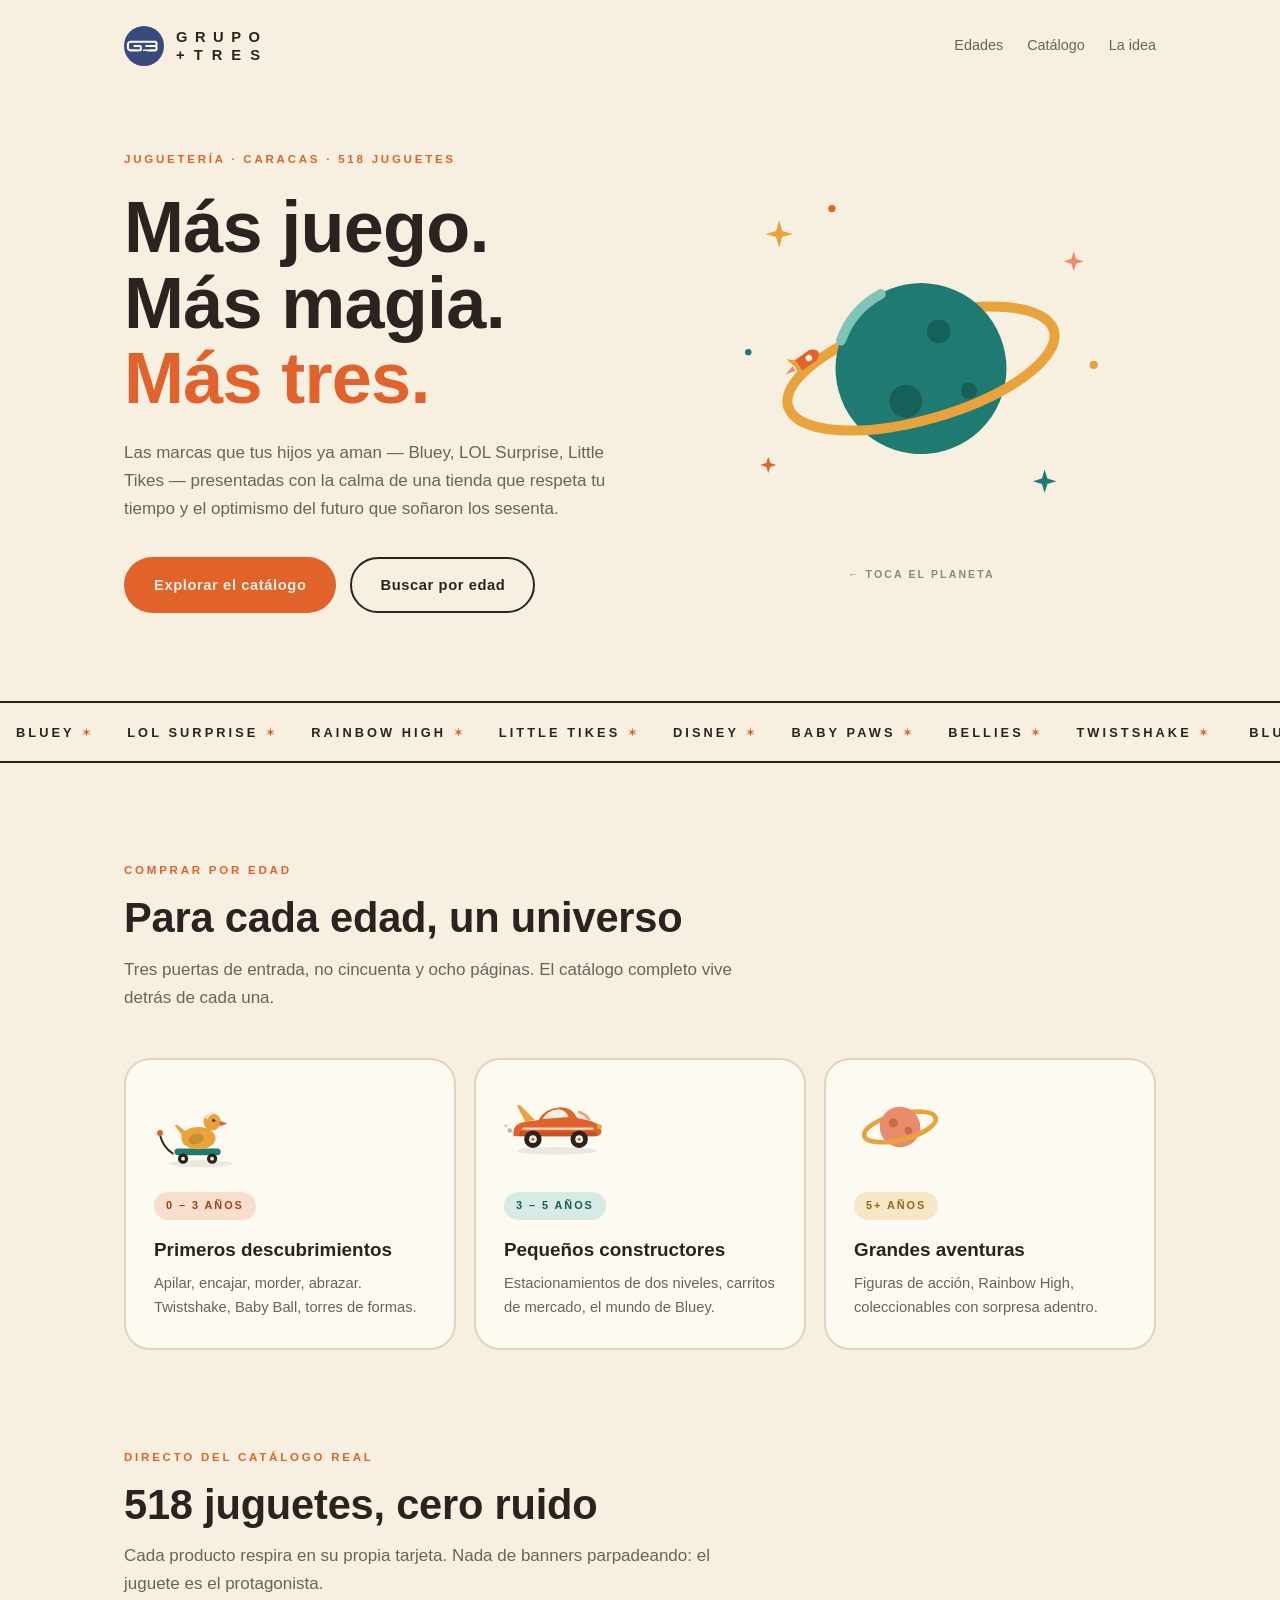
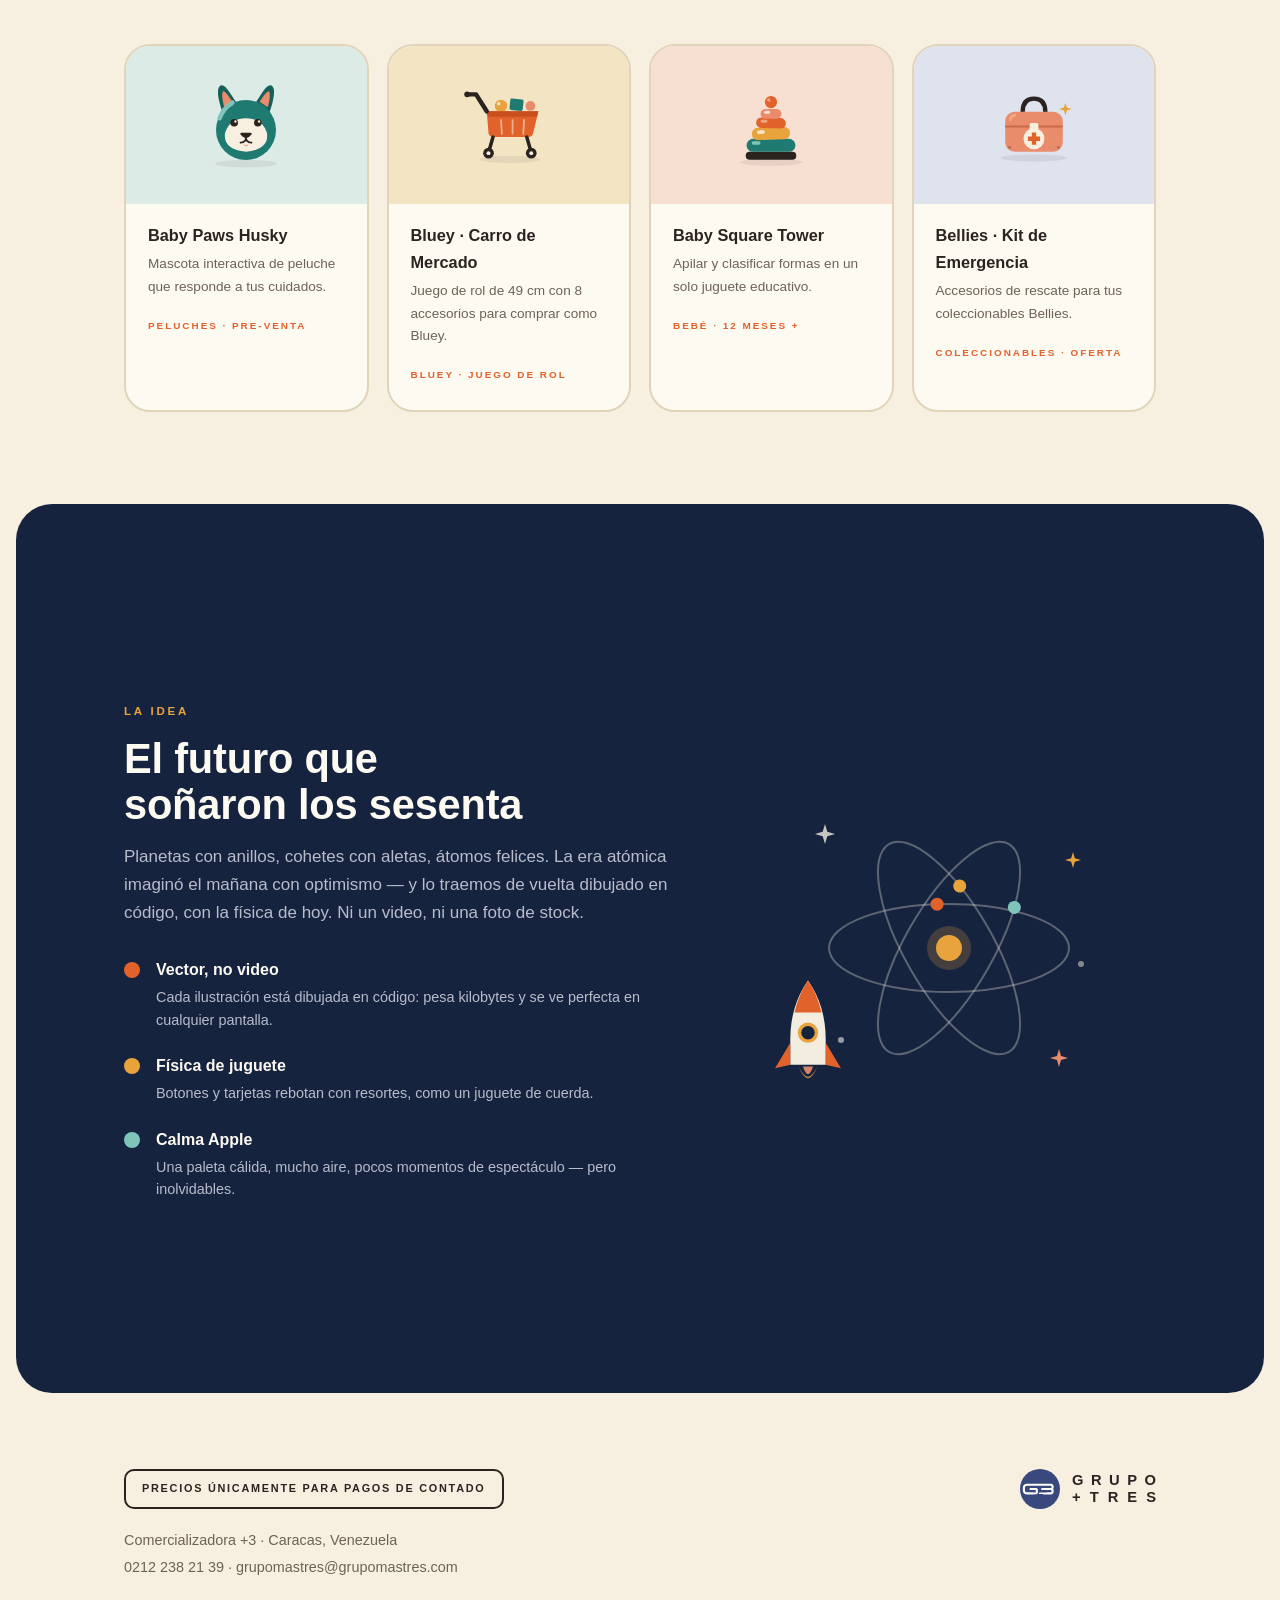
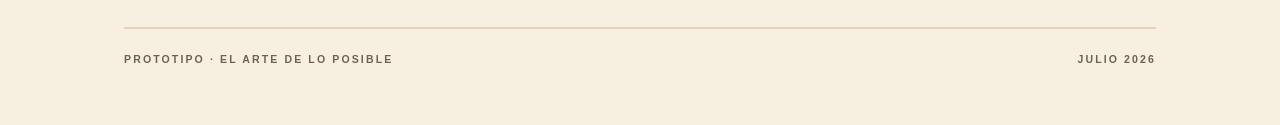
==== commit 49ce5380: "feat: 0-3 icon — Calder mobile -> pull-along duck with waddle animation Co-Authored-By: Claude Fable" ====
--- a/index.html
+++ b/index.html
@@ -90,6 +90,8 @@
   @keyframes sway{50%{transform:rotate(5deg)}}
   .bob{animation:bob 3.2s ease-in-out infinite}
   @keyframes bob{50%{transform:translateY(-4px)}}
+  .waddle{transform-box:fill-box;transform-origin:50% 100%;animation:waddle 2.4s ease-in-out infinite}
+  @keyframes waddle{25%{transform:rotate(-3deg)}75%{transform:rotate(3deg)}}
 
   /* ---------- ticker ---------- */
   .ticker{border-top:2px solid var(--ink);border-bottom:2px solid var(--ink);padding:15px 0;overflow:hidden;white-space:nowrap;margin:44px 0 0}
@@ -273,19 +275,21 @@
       <div class="ages">
         <div class="age-card reveal">
           <div class="age-art">
-            <svg viewBox="0 0 96 80" width="96" aria-hidden="true">
-              <g class="sway">
-                <line x1="48" y1="2" x2="48" y2="9" stroke="#2B2320" stroke-width="3" stroke-linecap="round"/>
-                <path d="M12 26 Q30 12 48 15 Q68 18 84 13" fill="none" stroke="#2B2320" stroke-width="3" stroke-linecap="round"/>
-                <line x1="13" y1="25" x2="13" y2="40" stroke="#2B2320" stroke-width="2"/>
-                <line x1="48" y1="15" x2="48" y2="50" stroke="#2B2320" stroke-width="2"/>
-                <line x1="83" y1="14" x2="83" y2="32" stroke="#2B2320" stroke-width="2"/>
-                <circle cx="13" cy="48" r="8" fill="#1F7A72"/>
-                <circle cx="10.5" cy="45.5" r="2.2" fill="#7FC4B8"/>
-                <path d="M36 57 Q40 47 52 49 Q62 51 60 60 Q56 68 44 66 Q36 63 36 57 Z" fill="#E2622B"/>
-                <circle cx="45" cy="53" r="2.4" fill="#F0A47E"/>
-                <ellipse cx="83" cy="37" rx="7" ry="5" transform="rotate(-20 83 37)" fill="#E8A33D"/>
-                <circle cx="80.5" cy="35" r="1.6" fill="#F7F0E1"/>
+            <svg viewBox="0 0 110 90" width="94" aria-hidden="true">
+              <ellipse cx="55" cy="84" rx="38" ry="4" fill="#2B2320" opacity=".08"/>
+              <path d="M22 72 Q10 64 7 50" fill="none" stroke="#2B2320" stroke-width="2.2" stroke-linecap="round"/>
+              <circle cx="7" cy="48" r="3.4" fill="#E2622B"/>
+              <rect x="24" y="66" width="54" height="8" rx="4" fill="#1F7A72"/>
+              <circle cx="34" cy="78" r="6" fill="#2B2320"/><circle cx="34" cy="78" r="2.2" fill="#F7F0E1"/>
+              <circle cx="68" cy="78" r="6" fill="#2B2320"/><circle cx="68" cy="78" r="2.2" fill="#F7F0E1"/>
+              <g class="waddle">
+                <path d="M34 52 L25 40 Q24 37 28 39 L38 47 Z" fill="#E8A33D"/>
+                <ellipse cx="52" cy="54" rx="20" ry="13" fill="#E8A33D"/>
+                <ellipse cx="49" cy="55" rx="9" ry="6" transform="rotate(-15 49 55)" fill="#C98E2F"/>
+                <circle cx="68" cy="35" r="10" fill="#E8A33D"/>
+                <path d="M62 30 A10 10 0 0 1 68 25" fill="none" stroke="#F6E7C6" stroke-width="3" stroke-linecap="round"/>
+                <path d="M77 34 L86 37 L77 40 Z" fill="#E2622B"/>
+                <circle cx="70" cy="33" r="1.8" fill="#2B2320"/><circle cx="70.6" cy="32.4" r=".6" fill="#F7F0E1"/>
               </g>
             </svg>
           </div>
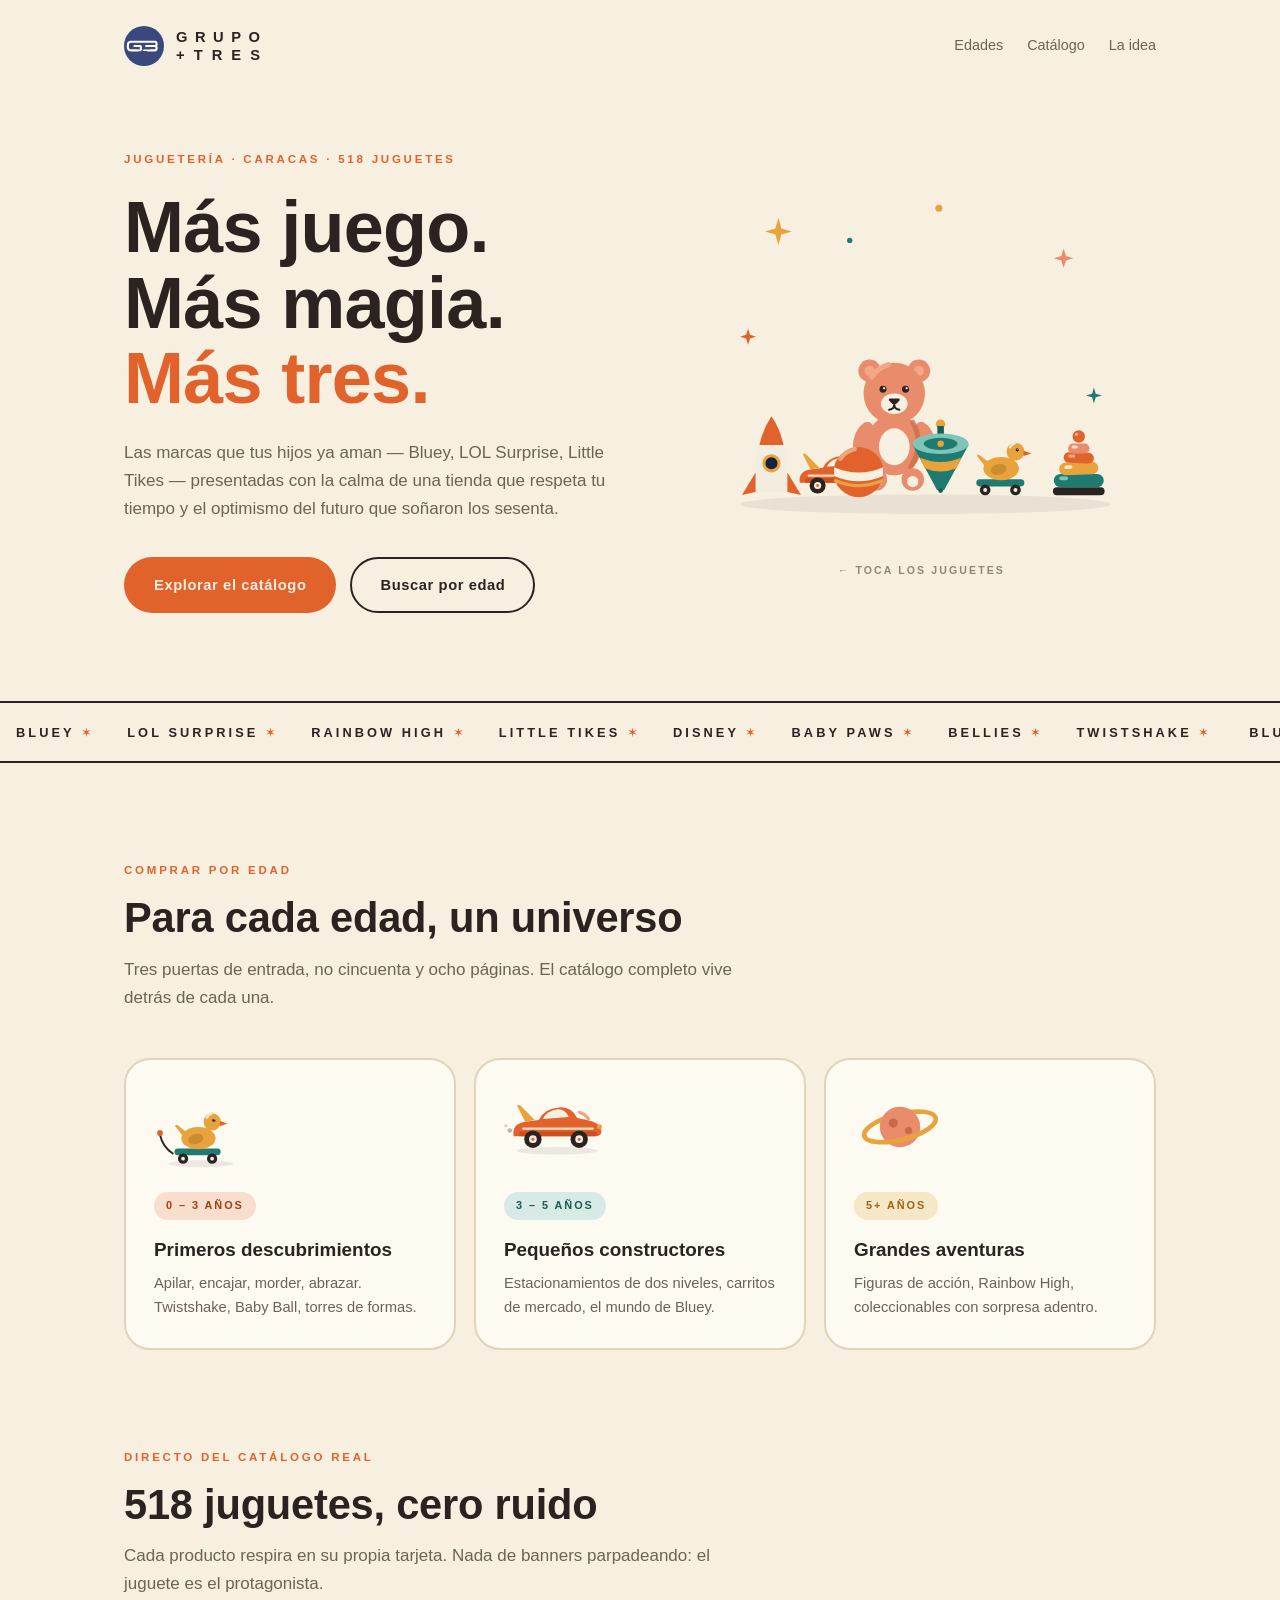
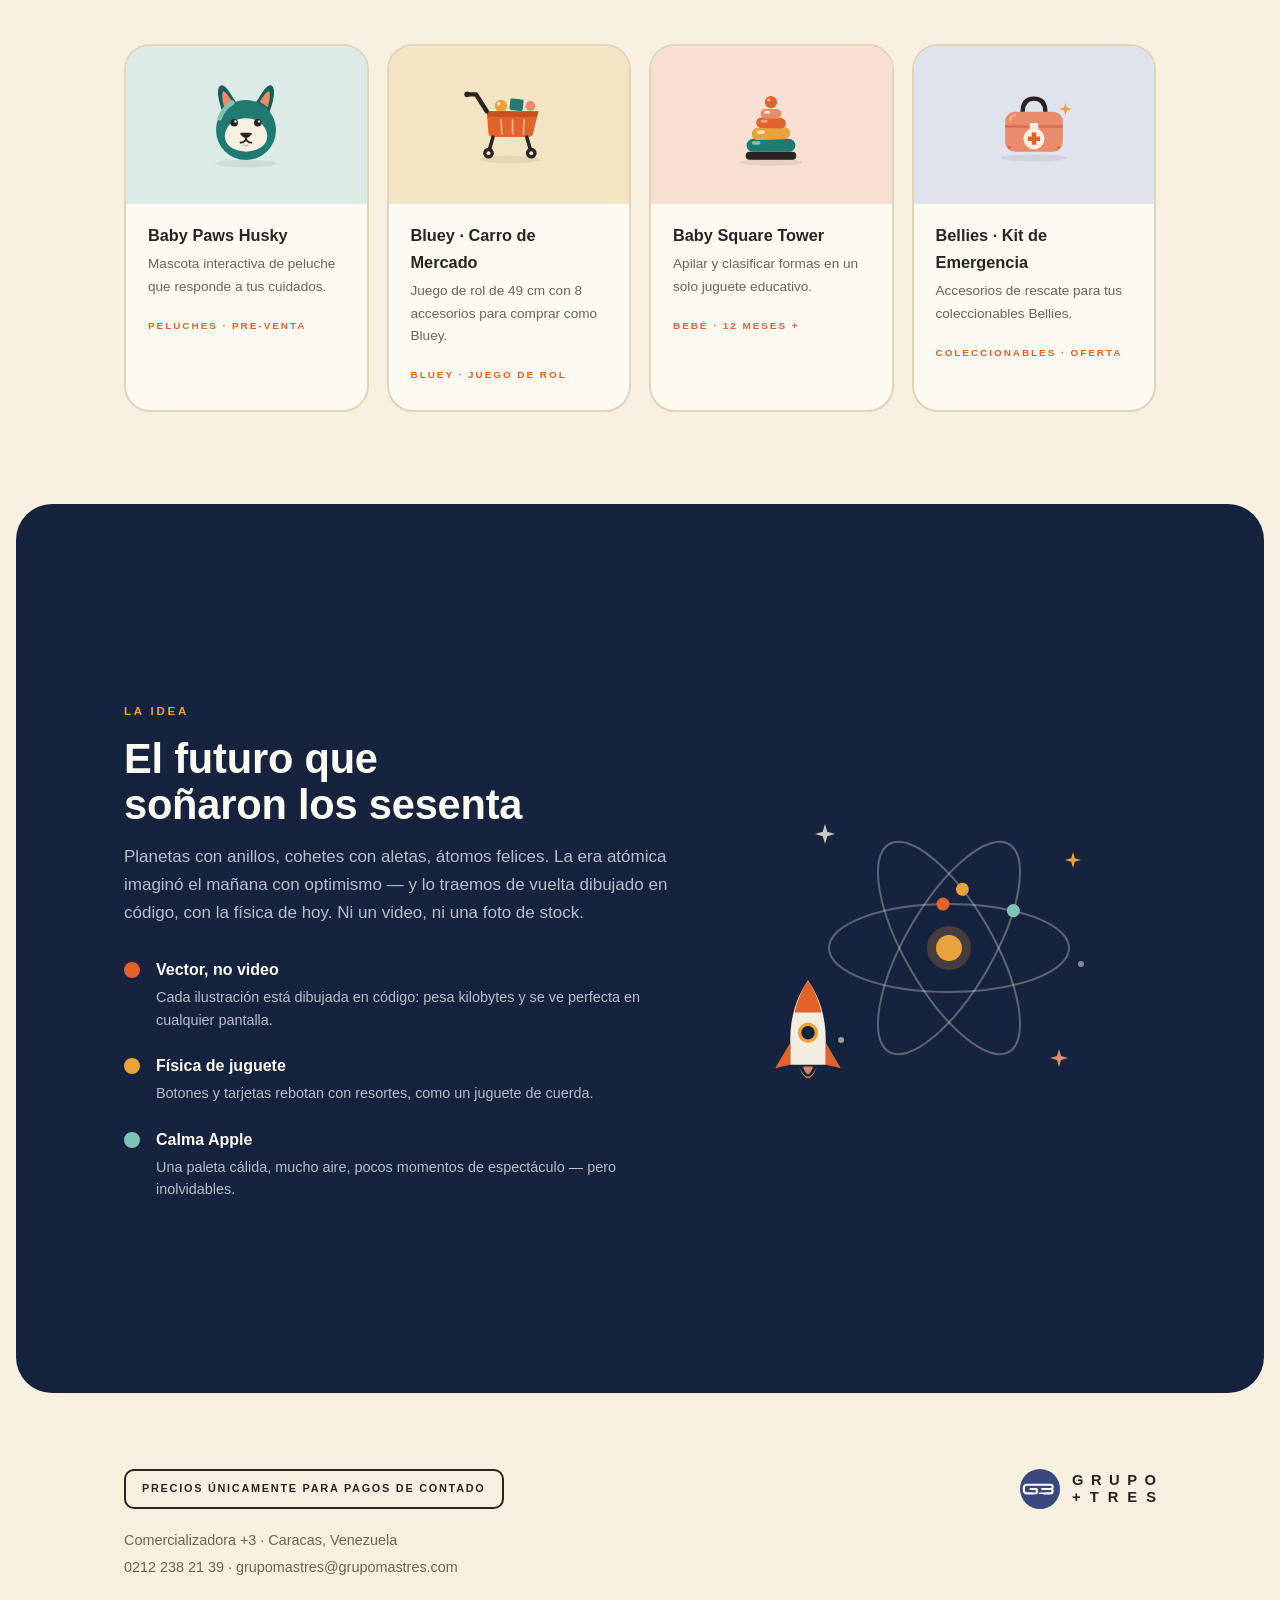
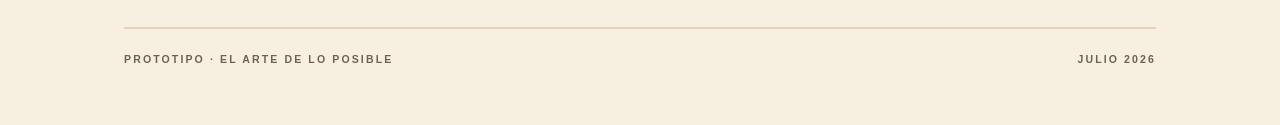
==== commit b027e5d0: "feat: hero — planet scene -> grounded toy collage (teddy, rocket, car, ball, top, duck, tower) Co-Au" ====
--- a/index.html
+++ b/index.html
@@ -73,7 +73,7 @@
   .btn-primary:hover{box-shadow:0 12px 26px -12px rgba(226,98,43,.55)}
   .btn-ghost{border-color:var(--ink);color:var(--ink)}
   .scene-stage{position:relative;display:flex;flex-direction:column;align-items:center;gap:10px}
-  #planetScene{cursor:pointer;overflow:visible}
+  #heroScene{cursor:pointer;overflow:visible}
   .scene-hint{font-family:var(--font-display);font-size:.66rem;font-weight:600;letter-spacing:.2em;text-transform:uppercase;color:var(--ink-soft);opacity:.75}
 
   /* fluid motion */
@@ -81,8 +81,8 @@
   @keyframes float{50%{transform:translateY(-9px)}}
   .tw{transform-box:fill-box;transform-origin:center;animation:tw 3.4s ease-in-out infinite;animation-delay:var(--d,0s)}
   @keyframes tw{50%{transform:scale(.55) rotate(18deg);opacity:.55}}
-  #planetCore{transform-box:fill-box;transform-origin:center}
-  #planetCore.boing{animation:boing .75s var(--spring)}
+  #heroCore{transform-box:fill-box;transform-origin:center}
+  #heroCore.boing{animation:boing .75s var(--spring)}
   @keyframes boing{30%{transform:scale(1.1,.92)}55%{transform:scale(.95,1.07)}80%{transform:scale(1.02,.98)}100%{transform:scale(1)}}
   .confetti{position:absolute;pointer-events:none;font-size:18px;line-height:1;animation:burst .9s var(--spring) forwards}
   @keyframes burst{to{transform:translate(var(--dx),var(--dy)) rotate(var(--r));opacity:0}}
@@ -177,7 +177,7 @@
   @media (max-width:860px){
     .hero .wrap{grid-template-columns:1fr;gap:8px}
     .scene-stage{order:-1}
-    #planetScene{width:min(320px,78vw)}
+    #heroScene{width:min(320px,78vw)}
     .night .wrap{grid-template-columns:1fr;gap:40px}
     .sky{height:300px}
     nav{display:none}
@@ -216,45 +216,117 @@
         </div>
       </div>
       <div class="scene-stage">
-        <svg id="planetScene" viewBox="0 0 440 420" width="400" role="img" tabindex="0" aria-label="Planeta con anillos y cohete en órbita — tócalo">
-          <!-- starbursts -->
-          <g class="tw" style="--d:0s"><path transform="translate(64,66)" d="M0 -15 L3.4 -3.4 L15 0 L3.4 3.4 L0 15 L-3.4 3.4 L-15 0 L-3.4 -3.4 Z" fill="#E8A33D"/></g>
-          <g class="tw" style="--d:1.1s"><path transform="translate(388,96)" d="M0 -11 L2.6 -2.6 L11 0 L2.6 2.6 L0 11 L-2.6 2.6 L-11 0 L-2.6 -2.6 Z" fill="#E98C6B"/></g>
-          <g class="tw" style="--d:2s"><path transform="translate(356,338)" d="M0 -13 L3 -3 L13 0 L3 3 L0 13 L-3 3 L-13 0 L-3 -3 Z" fill="#1F7A72"/></g>
-          <g class="tw" style="--d:.6s"><path transform="translate(52,320)" d="M0 -9 L2.2 -2.2 L9 0 L2.2 2.2 L0 9 L-2.2 2.2 L-9 0 L-2.2 -2.2 Z" fill="#E2622B"/></g>
-          <circle cx="122" cy="38" r="4" fill="#E2622B"/>
-          <circle cx="410" cy="210" r="4.5" fill="#E8A33D"/>
-          <circle cx="30" cy="196" r="3.5" fill="#1F7A72"/>
-
-          <g class="float" style="transform-box:fill-box;transform-origin:center">
-            <g transform="translate(220,214)">
-              <g transform="rotate(-16)">
-                <path id="ringBack" d="M -152 0 A 152 56 0 0 1 152 0" fill="none" stroke="#E8A33D" stroke-width="11" stroke-linecap="round"/>
-                <g id="planetCore">
-                  <circle r="94" fill="#1F7A72"/>
-                  <path d="M -76 -54 A 93 93 0 0 1 -20 -91" stroke="#7FC4B8" stroke-width="11" fill="none" stroke-linecap="round"/>
-                  <circle cx="30" cy="-34" r="13" fill="#175F59"/>
-                  <circle cx="-26" cy="30" r="18" fill="#175F59"/>
-                  <circle cx="44" cy="38" r="9" fill="#175F59"/>
-                </g>
-                <path d="M -152 0 A 152 56 0 0 0 152 0" fill="none" stroke="#E8A33D" stroke-width="11" stroke-linecap="round"/>
-                <path id="orbitPath" d="M -168 0 A 168 62 0 1 1 168 0 A 168 62 0 1 1 -168 0" fill="none"/>
-                <g id="orbiter">
-                  <g>
-                    <path d="M -15 -7 L 5 -7 Q 18 0 5 7 L -15 7 Z" fill="#E2622B"/>
-                    <circle cx="-1" cy="0" r="3.6" fill="#F7F0E1"/>
-                    <path d="M -15 -7 L -22 -13 L -19 0 L -22 13 L -15 7 Z" fill="#E8A33D"/>
-                    <path d="M -21 -3 L -32 0 L -21 3 Z" fill="#E98C6B"/>
-                  </g>
-                  <animateMotion dur="14s" repeatCount="indefinite" rotate="auto">
-                    <mpath href="#orbitPath"/>
-                  </animateMotion>
-                </g>
+        <svg id="heroScene" viewBox="0 0 460 420" width="410" role="img" tabindex="0" aria-label="Colección de juguetes — tócala y salta">
+          <!-- sparkles -->
+          <g class="tw" style="--d:0s"><path transform="translate(70,60)" d="M0 -15 L3.4 -3.4 L15 0 L3.4 3.4 L0 15 L-3.4 3.4 L-15 0 L-3.4 -3.4 Z" fill="#E8A33D"/></g>
+          <g class="tw" style="--d:1.1s"><path transform="translate(390,90)" d="M0 -11 L2.6 -2.6 L11 0 L2.6 2.6 L0 11 L-2.6 2.6 L-11 0 L-2.6 -2.6 Z" fill="#E98C6B"/></g>
+          <g class="tw" style="--d:2s"><path transform="translate(424,244)" d="M0 -9 L2 -2 L9 0 L2 2 L0 9 L-2 2 L-9 0 L-2 -2 Z" fill="#1F7A72"/></g>
+          <g class="tw" style="--d:.6s"><path transform="translate(36,178)" d="M0 -9 L2.2 -2.2 L9 0 L2.2 2.2 L0 9 L-2.2 2.2 L-9 0 L-2.2 -2.2 Z" fill="#E2622B"/></g>
+          <circle cx="250" cy="34" r="4" fill="#E8A33D"/>
+          <circle cx="150" cy="70" r="3" fill="#1F7A72"/>
+
+          <g id="heroCore">
+            <ellipse cx="235" cy="366" rx="208" ry="11" fill="#2B2320" opacity=".07"/>
+
+            <!-- cohete de juguete (atrás izquierda) -->
+            <g transform="translate(24,264) scale(.85)">
+              <path d="M45 4 Q66 34 66 74 L66 104 L24 104 L24 74 Q24 34 45 4 Z" fill="#F2EDDF"/>
+              <path d="M45 4 Q56 20 61 42 L29 42 Q34 20 45 4 Z" fill="#E2622B"/>
+              <circle cx="45" cy="66" r="10" fill="#16233F" stroke="#E8A33D" stroke-width="4"/>
+              <path d="M24 78 L6 108 L24 104 Z" fill="#E2622B"/>
+              <path d="M66 78 L84 108 L66 104 Z" fill="#E2622B"/>
+            </g>
+
+            <!-- torre apilable (atrás derecha) -->
+            <g transform="translate(352,267)">
+              <rect x="26" y="80" width="58" height="9" rx="4.5" fill="#2B2320"/>
+              <rect x="27" y="65" width="56" height="15" rx="7.5" fill="#1F7A72"/>
+              <rect x="33" y="68" width="10" height="4" rx="2" fill="#7FC4B8"/>
+              <rect x="33" y="52" width="44" height="14" rx="7" transform="rotate(-2 55 59)" fill="#E8A33D"/>
+              <rect x="39" y="55" width="9" height="4" rx="2" transform="rotate(-2 55 59)" fill="#F6E7C6"/>
+              <rect x="38" y="41" width="34" height="12" rx="6" transform="rotate(2 55 47)" fill="#E2622B"/>
+              <rect x="43" y="43.5" width="8" height="3.5" rx="1.75" transform="rotate(2 55 47)" fill="#F0A47E"/>
+              <rect x="43" y="31" width="24" height="11" rx="5.5" fill="#E98C6B"/>
+              <rect x="47" y="33" width="7" height="3.5" rx="1.75" fill="#F7DFD2"/>
+              <circle cx="55" cy="23" r="7" fill="#E2622B"/>
+              <circle cx="52.5" cy="20.5" r="2" fill="#F0A47E"/>
+            </g>
+
+            <!-- oso de peluche (centro) -->
+            <g transform="translate(200,290) scale(1.15)">
+              <circle cx="-24" cy="-64" r="11" fill="#E98C6B"/><circle cx="-24" cy="-64" r="5" fill="#F2A886"/>
+              <circle cx="24" cy="-64" r="11" fill="#E98C6B"/><circle cx="24" cy="-64" r="5" fill="#F2A886"/>
+              <circle cx="0" cy="-42" r="30" fill="#E98C6B"/>
+              <path d="M -22 -58 A 28 28 0 0 1 -6 -70" fill="none" stroke="#F2A886" stroke-width="5" stroke-linecap="round"/>
+              <ellipse cx="-30" cy="2" rx="9" ry="17" transform="rotate(20 -30 2)" fill="#E98C6B"/>
+              <ellipse cx="30" cy="2" rx="9" ry="17" transform="rotate(-20 30 2)" fill="#E98C6B"/>
+              <ellipse cx="0" cy="8" rx="27" ry="30" fill="#E98C6B"/>
+              <path d="M 18 -14 Q 30 8 16 30" fill="none" stroke="#C96A48" stroke-width="5" stroke-linecap="round" opacity=".7"/>
+              <ellipse cx="0" cy="10" rx="15" ry="18" fill="#F7F0E1"/>
+              <ellipse cx="0" cy="-32" rx="13" ry="10" fill="#F7F0E1"/>
+              <path d="M -4 -37 L 4 -37 Q 6 -37 5 -35 Q 2 -31 0 -31 Q -2 -31 -5 -35 Q -6 -37 -4 -37 Z" fill="#2B2320"/>
+              <path d="M 0 -31 Q 0 -27 -5 -26 M 0 -31 Q 0 -27 5 -26" fill="none" stroke="#2B2320" stroke-width="2" stroke-linecap="round"/>
+              <circle cx="-11" cy="-46" r="3.4" fill="#2B2320"/><circle cx="-9.9" cy="-47.1" r="1.1" fill="#F7F0E1"/>
+              <circle cx="11" cy="-46" r="3.4" fill="#2B2320"/><circle cx="12.1" cy="-47.1" r="1.1" fill="#F7F0E1"/>
+              <circle cx="-18" cy="42" r="11" fill="#E98C6B"/><circle cx="-18" cy="44" r="5.5" fill="#F7F0E1"/>
+              <circle cx="18" cy="42" r="11" fill="#E98C6B"/><circle cx="18" cy="44" r="5.5" fill="#F7F0E1"/>
+            </g>
+
+            <!-- carro (medio izquierda) -->
+            <g transform="translate(84,296)">
+              <g class="bob">
+                <path d="M22 31 L14 15 Q13 12 17 14 L32 29 Z" fill="#E8A33D"/>
+                <path d="M10 46 Q8 33 22 31 L36 29 Q42 17 57 16 Q70 15 76 27 L86 29 Q99 31 101 40 Q102 46 94 46 L16 46 Z" fill="#E2622B"/>
+                <path d="M40 28 Q45 19 56 18 Q64 18 67 26 Z" fill="#F7F0E1"/>
+                <path d="M16 41 L94 41 Q97 41 96 44 L95 46 L16 46 Z" fill="#C94F1F"/>
+                <line x1="20" y1="38" x2="92" y2="38" stroke="#F7F0E1" stroke-width="2.5" stroke-linecap="round" opacity=".85"/>
+                <path d="M78 21 Q84 23 88 28" fill="none" stroke="#F0A47E" stroke-width="3" stroke-linecap="round"/>
+                <circle cx="99" cy="36" r="2.6" fill="#E8A33D"/>
+              </g>
+              <circle cx="30" cy="49" r="9" fill="#2B2320"/><circle cx="30" cy="49" r="4" fill="#F7F0E1"/><circle cx="30" cy="49" r="1.6" fill="#E2622B"/>
+              <circle cx="78" cy="49" r="9" fill="#2B2320"/><circle cx="78" cy="49" r="4" fill="#F7F0E1"/><circle cx="78" cy="49" r="1.6" fill="#E2622B"/>
+            </g>
+
+            <!-- pato de arrastre (medio derecha) -->
+            <g transform="translate(268,272)">
+              <rect x="24" y="66" width="54" height="8" rx="4" fill="#1F7A72"/>
+              <circle cx="34" cy="78" r="6" fill="#2B2320"/><circle cx="34" cy="78" r="2.2" fill="#F7F0E1"/>
+              <circle cx="68" cy="78" r="6" fill="#2B2320"/><circle cx="68" cy="78" r="2.2" fill="#F7F0E1"/>
+              <g class="waddle">
+                <path d="M34 52 L25 40 Q24 37 28 39 L38 47 Z" fill="#E8A33D"/>
+                <ellipse cx="52" cy="54" rx="20" ry="13" fill="#E8A33D"/>
+                <ellipse cx="49" cy="55" rx="9" ry="6" transform="rotate(-15 49 55)" fill="#C98E2F"/>
+                <circle cx="68" cy="35" r="10" fill="#E8A33D"/>
+                <path d="M62 30 A10 10 0 0 1 68 25" fill="none" stroke="#F6E7C6" stroke-width="3" stroke-linecap="round"/>
+                <path d="M77 34 L86 37 L77 40 Z" fill="#E2622B"/>
+                <circle cx="70" cy="33" r="1.8" fill="#2B2320"/><circle cx="70.6" cy="32.4" r=".6" fill="#F7F0E1"/>
+              </g>
+            </g>
+
+            <!-- pelota (frente izquierda) -->
+            <g transform="translate(160,330) scale(1.08)">
+              <circle r="26" fill="#E2622B"/>
+              <path d="M -25.5 -5 Q 0 6 25.5 -5 L 25.5 4 Q 0 15 -25.5 4 Z" fill="#F7F0E1"/>
+              <path d="M -24 9 Q 0 19 24 9" stroke="#E8A33D" stroke-width="3.5" fill="none" stroke-linecap="round"/>
+              <path d="M -19 -14 A 25 25 0 0 1 -4 -24" stroke="#F0A47E" stroke-width="4.5" fill="none" stroke-linecap="round"/>
+            </g>
+
+            <!-- trompo (frente derecha) -->
+            <g transform="translate(252,314) scale(1.05)">
+              <g class="waddle">
+                <circle cx="0" cy="-36" r="5" fill="#E8A33D"/>
+                <rect x="-3.5" y="-34" width="7" height="10" fill="#175F59"/>
+                <path d="M -30 -14 Q 0 -4 30 -14 L 4 34 Q 0 37 -4 34 Z" fill="#1F7A72"/>
+                <ellipse cx="0" cy="-15" rx="30" ry="11" fill="#7FC4B8"/>
+                <ellipse cx="0" cy="-15" rx="18" ry="6.5" fill="#1F7A72"/>
+                <circle cx="0" cy="-15" r="3.5" fill="#E8A33D"/>
+                <path d="M -22 0 Q 0 9 22 0 L 17 11 Q 0 18 -17 11 Z" fill="#E8A33D"/>
+                <circle cx="0" cy="35" r="2.5" fill="#175F59"/>
               </g>
             </g>
           </g>
         </svg>
-        <span class="scene-hint">← toca el planeta</span>
+        <span class="scene-hint">← toca los juguetes</span>
       </div>
     </div>
   </section>
@@ -542,9 +614,9 @@
     document.querySelectorAll('animateMotion,animate,animateTransform').forEach(function(a){ a.remove(); });
   }
 
-  /* planet: squash-stretch bounce + starburst confetti */
-  var scene = document.getElementById('planetScene');
-  var core = document.getElementById('planetCore');
+  /* toy pile: squash-stretch bounce + starburst confetti */
+  var scene = document.getElementById('heroScene');
+  var core = document.getElementById('heroCore');
   var stage = scene.parentElement;
   var COLORS = ['#E2622B','#E8A33D','#1F7A72','#E98C6B'];
   function celebrate(){
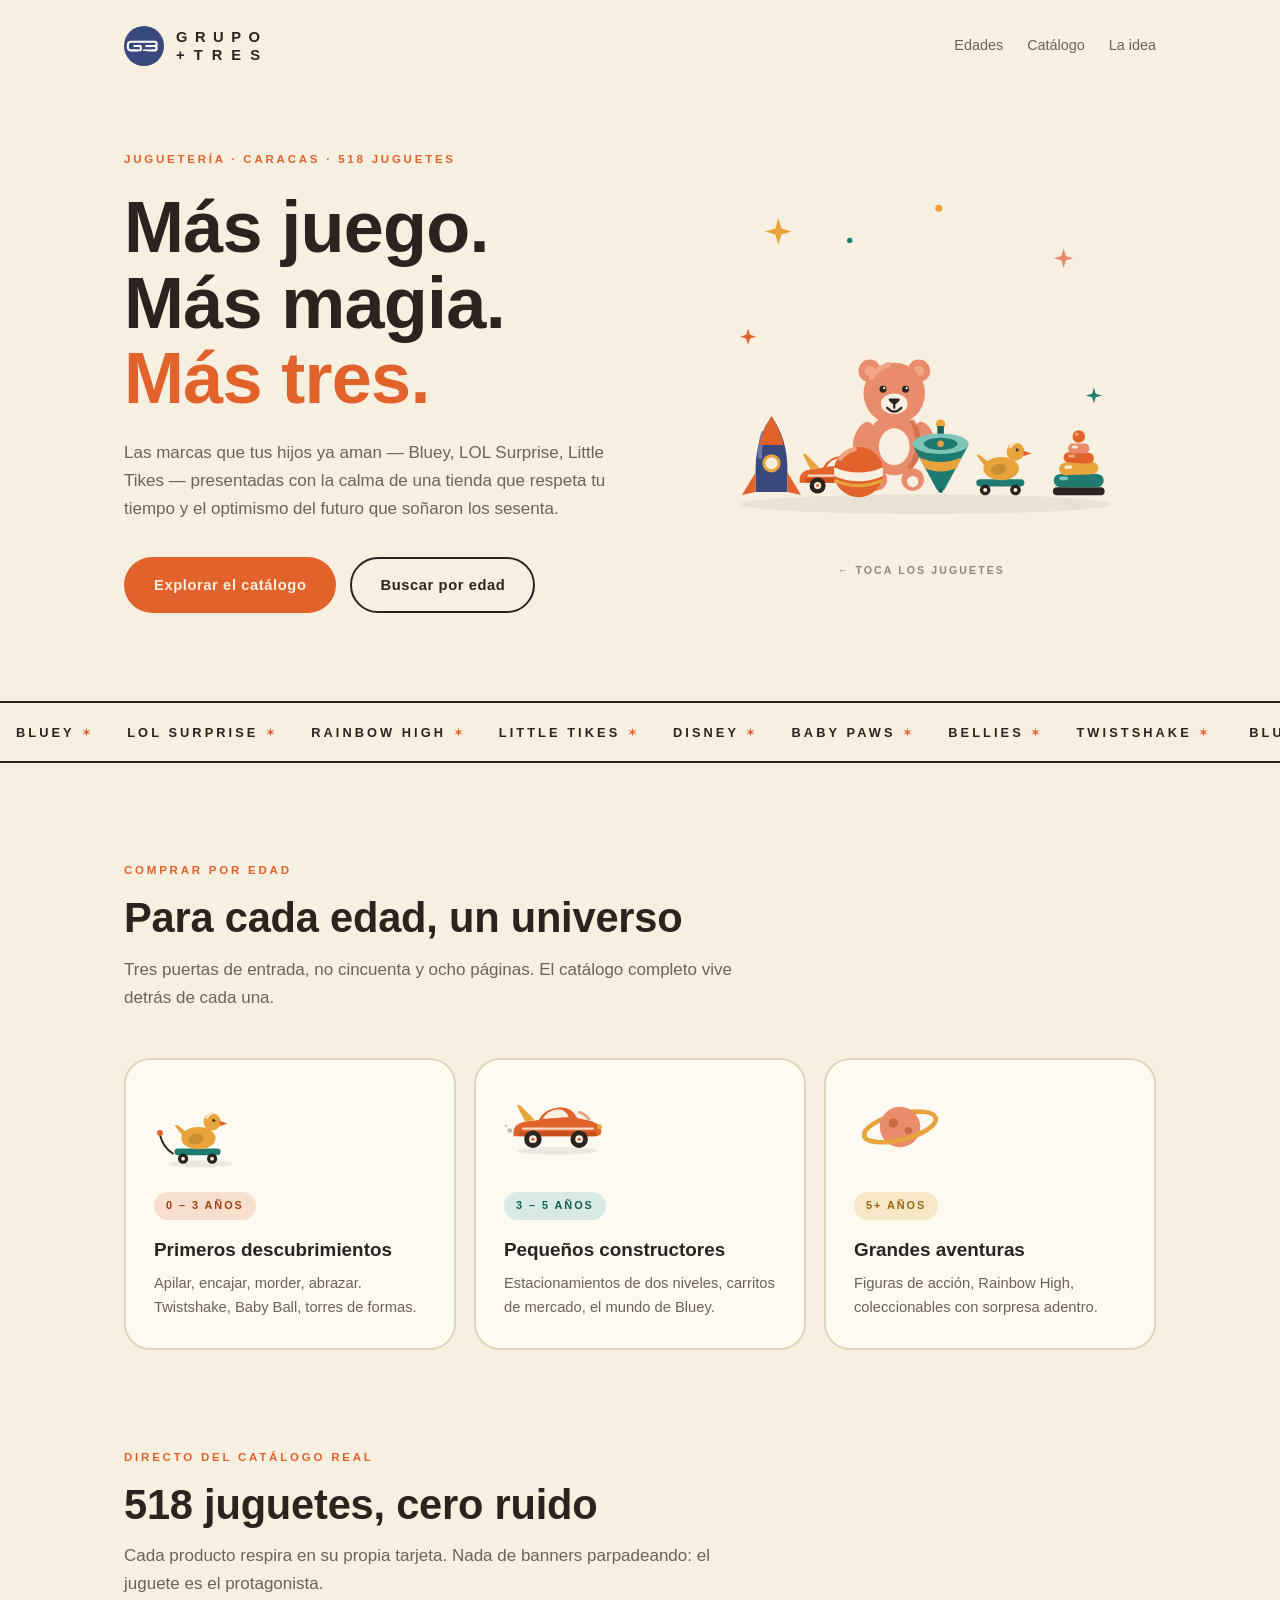
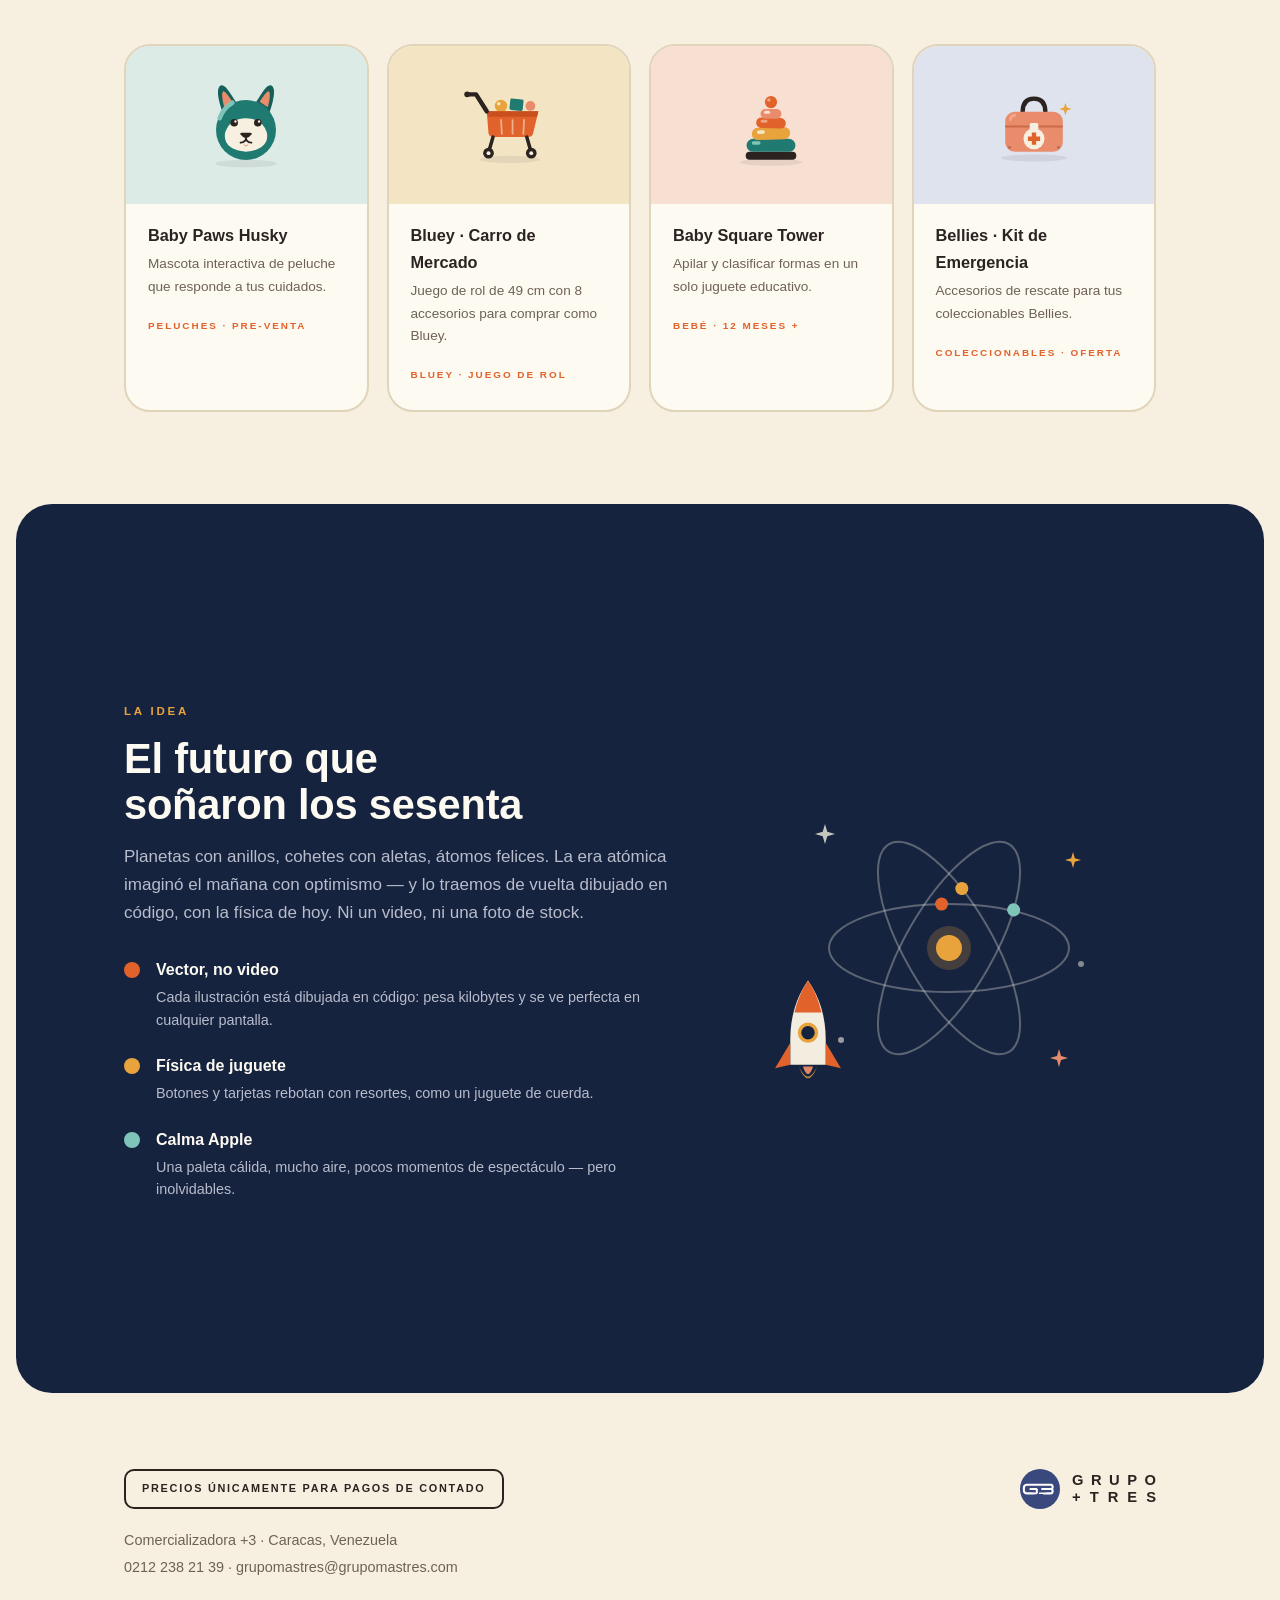
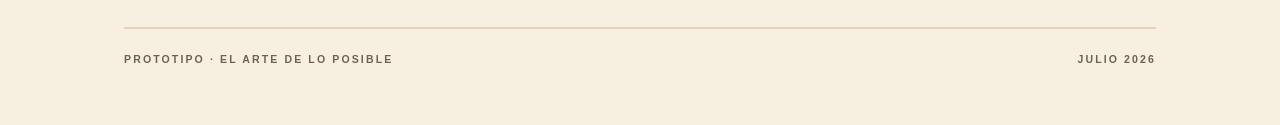
==== commit 8e5bff6b: "style(hero): rocket body in corporate blue #3A497D; bigger smile on teddy Co-Authored-By: Claude Fab" ====
--- a/index.html
+++ b/index.html
@@ -230,9 +230,10 @@
 
             <!-- cohete de juguete (atrás izquierda) -->
             <g transform="translate(24,264) scale(.85)">
-              <path d="M45 4 Q66 34 66 74 L66 104 L24 104 L24 74 Q24 34 45 4 Z" fill="#F2EDDF"/>
+              <path d="M45 4 Q66 34 66 74 L66 104 L24 104 L24 74 Q24 34 45 4 Z" fill="#3A497D"/>
+              <path d="M30 58 Q29 40 34 26" fill="none" stroke="#6C7DAE" stroke-width="5" stroke-linecap="round"/>
               <path d="M45 4 Q56 20 61 42 L29 42 Q34 20 45 4 Z" fill="#E2622B"/>
-              <circle cx="45" cy="66" r="10" fill="#16233F" stroke="#E8A33D" stroke-width="4"/>
+              <circle cx="45" cy="66" r="10" fill="#F7F0E1" stroke="#E8A33D" stroke-width="4"/>
               <path d="M24 78 L6 108 L24 104 Z" fill="#E2622B"/>
               <path d="M66 78 L84 108 L66 104 Z" fill="#E2622B"/>
             </g>
@@ -265,7 +266,7 @@
               <ellipse cx="0" cy="10" rx="15" ry="18" fill="#F7F0E1"/>
               <ellipse cx="0" cy="-32" rx="13" ry="10" fill="#F7F0E1"/>
               <path d="M -4 -37 L 4 -37 Q 6 -37 5 -35 Q 2 -31 0 -31 Q -2 -31 -5 -35 Q -6 -37 -4 -37 Z" fill="#2B2320"/>
-              <path d="M 0 -31 Q 0 -27 -5 -26 M 0 -31 Q 0 -27 5 -26" fill="none" stroke="#2B2320" stroke-width="2" stroke-linecap="round"/>
+              <path d="M 0 -31 L 0 -28 M -7 -28 Q 0 -20.5 7 -28" fill="none" stroke="#2B2320" stroke-width="2.2" stroke-linecap="round"/>
               <circle cx="-11" cy="-46" r="3.4" fill="#2B2320"/><circle cx="-9.9" cy="-47.1" r="1.1" fill="#F7F0E1"/>
               <circle cx="11" cy="-46" r="3.4" fill="#2B2320"/><circle cx="12.1" cy="-47.1" r="1.1" fill="#F7F0E1"/>
               <circle cx="-18" cy="42" r="11" fill="#E98C6B"/><circle cx="-18" cy="44" r="5.5" fill="#F7F0E1"/>
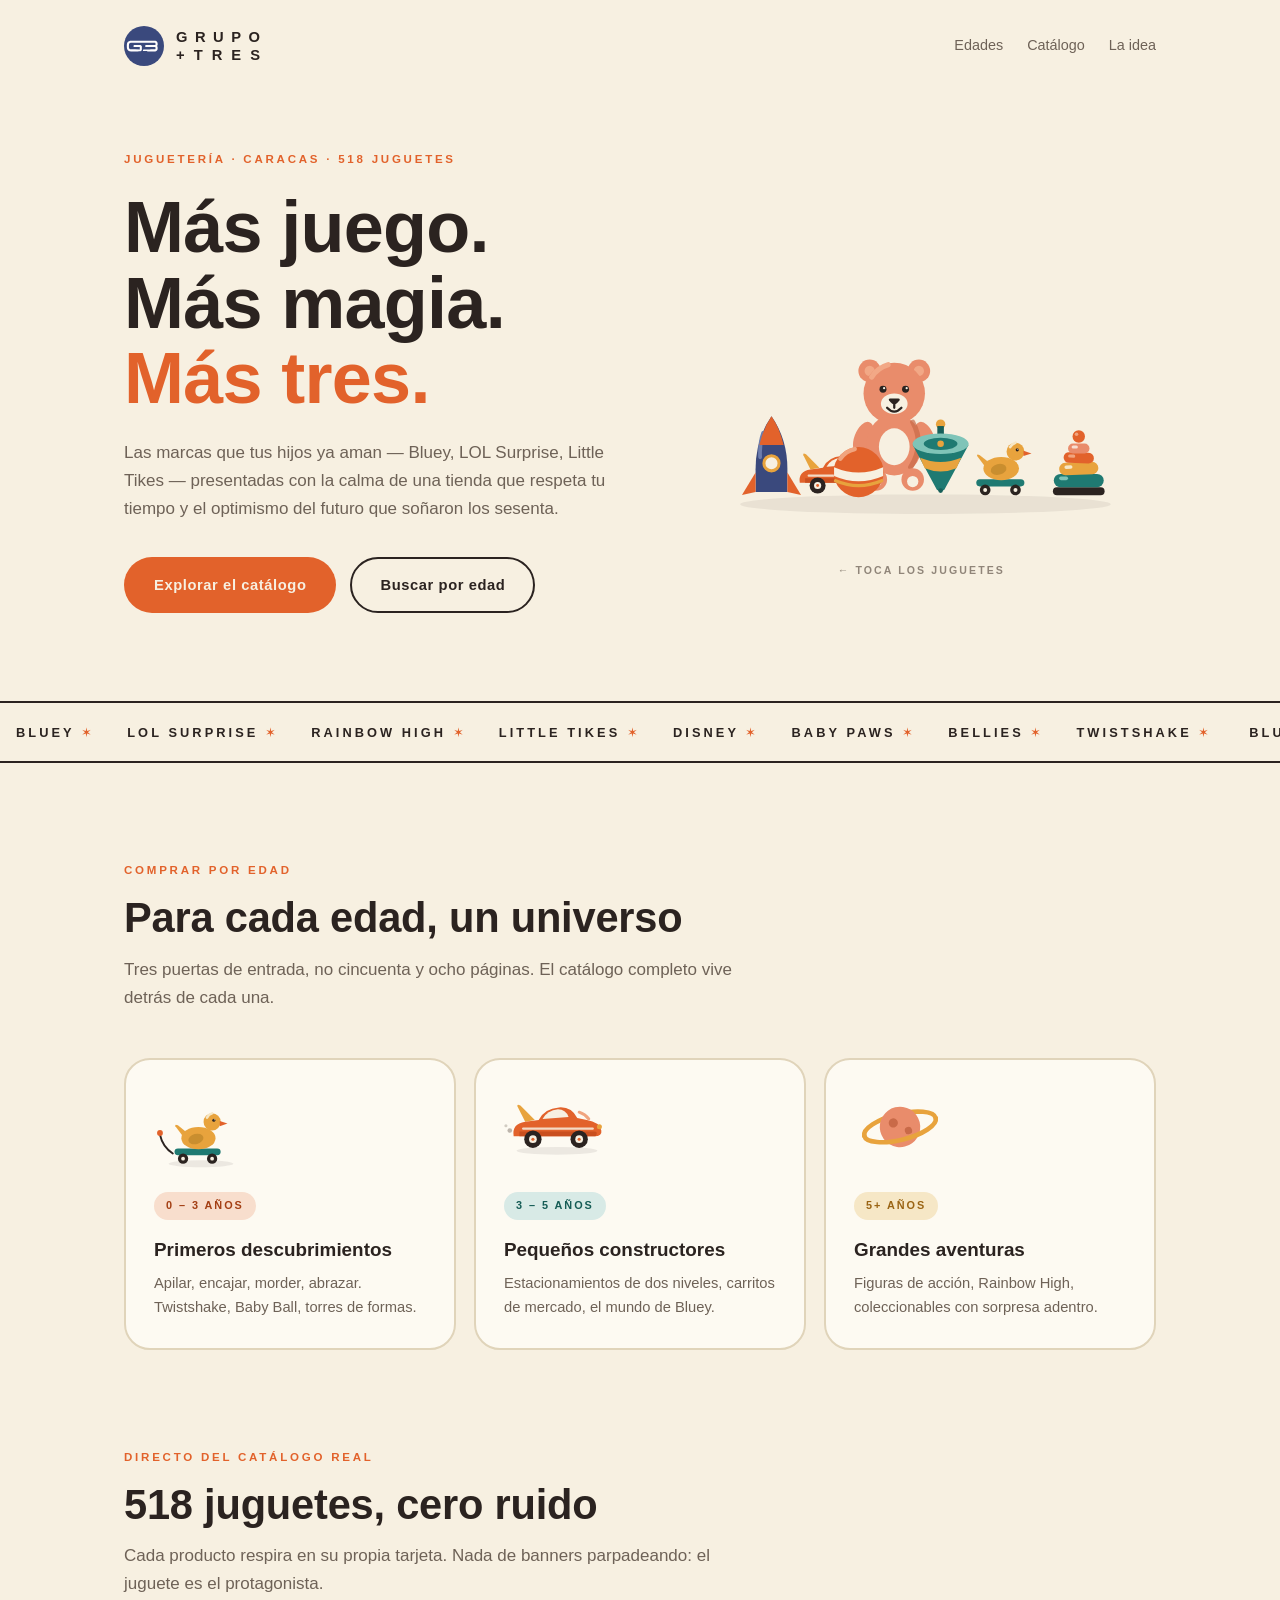
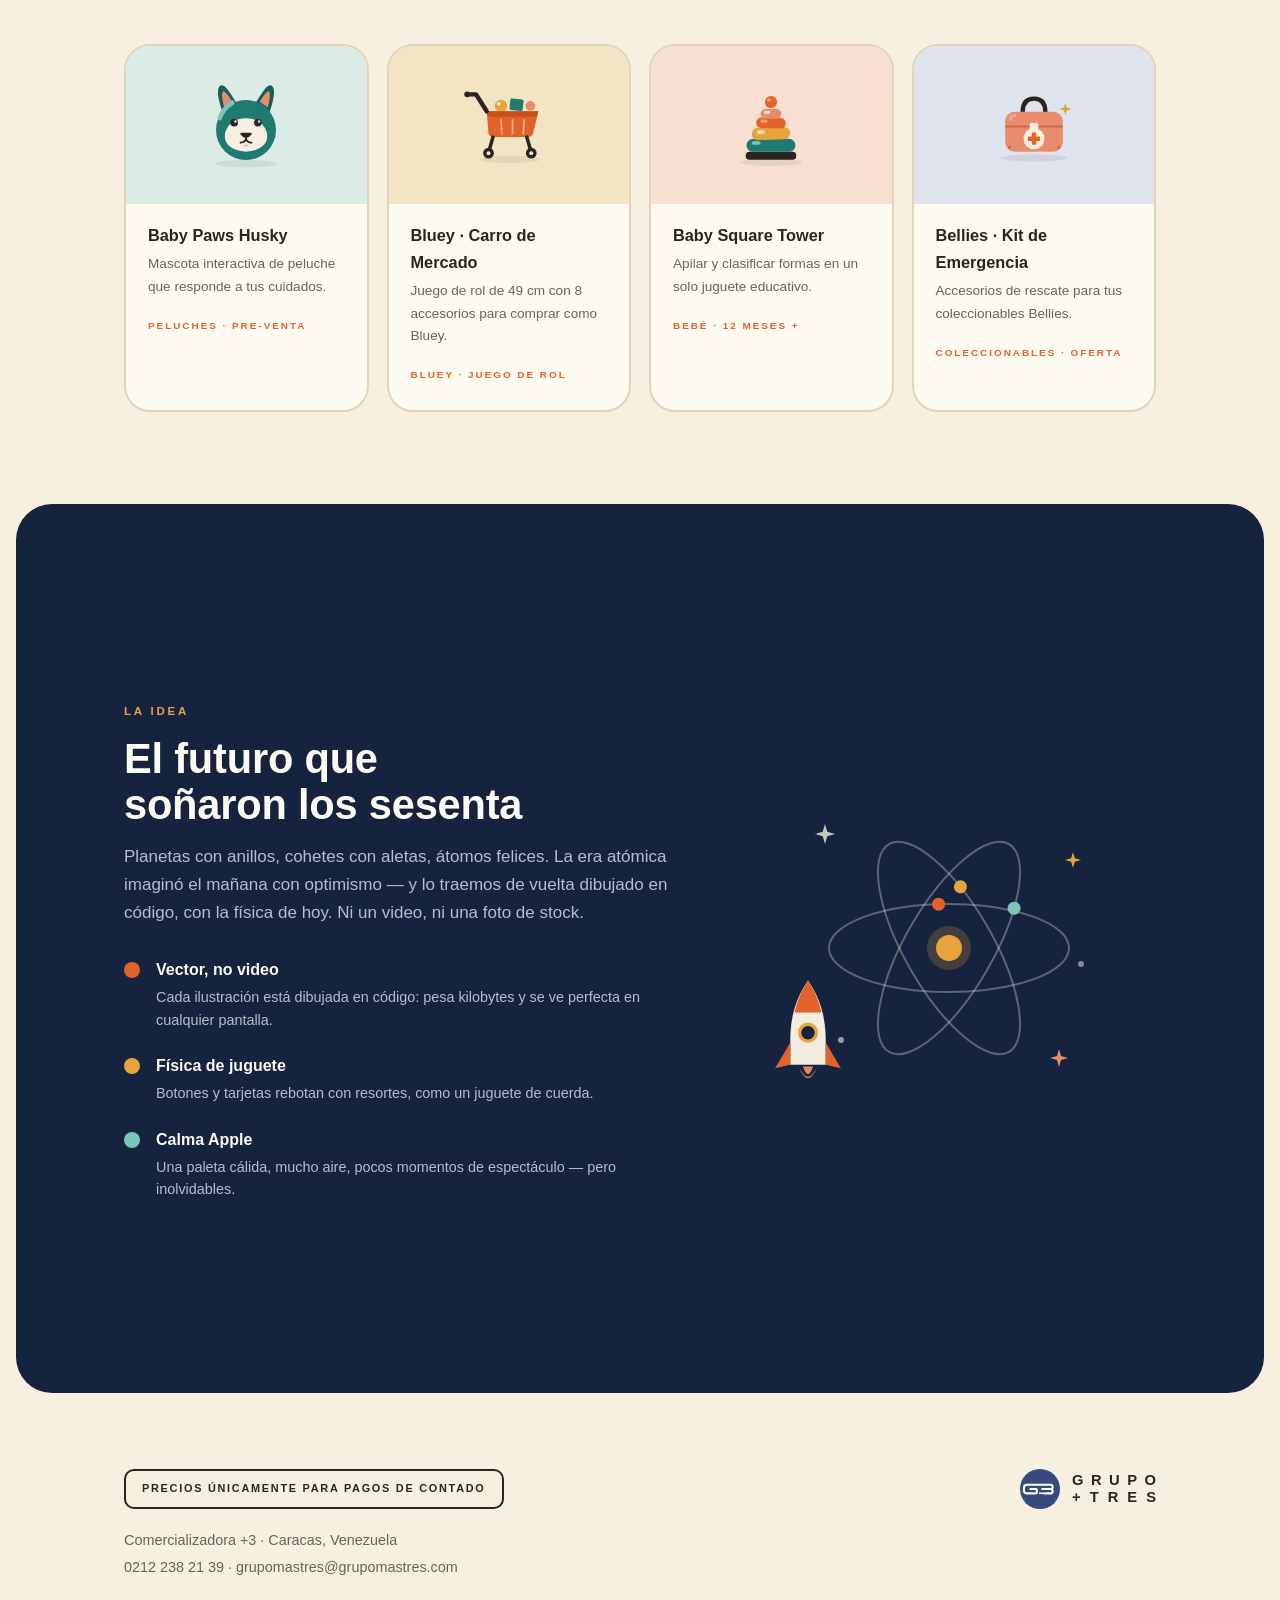
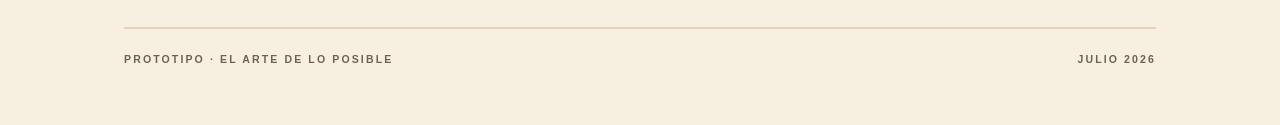
==== commit b5866f69: "style(hero): remove starbursts from toy collage — read too Christmassy; kit v1.4 synced Co-Authored-" ====
--- a/index.html
+++ b/index.html
@@ -217,15 +217,7 @@
       </div>
       <div class="scene-stage">
         <svg id="heroScene" viewBox="0 0 460 420" width="410" role="img" tabindex="0" aria-label="Colección de juguetes — tócala y salta">
-          <!-- sparkles -->
-          <g class="tw" style="--d:0s"><path transform="translate(70,60)" d="M0 -15 L3.4 -3.4 L15 0 L3.4 3.4 L0 15 L-3.4 3.4 L-15 0 L-3.4 -3.4 Z" fill="#E8A33D"/></g>
-          <g class="tw" style="--d:1.1s"><path transform="translate(390,90)" d="M0 -11 L2.6 -2.6 L11 0 L2.6 2.6 L0 11 L-2.6 2.6 L-11 0 L-2.6 -2.6 Z" fill="#E98C6B"/></g>
-          <g class="tw" style="--d:2s"><path transform="translate(424,244)" d="M0 -9 L2 -2 L9 0 L2 2 L0 9 L-2 2 L-9 0 L-2 -2 Z" fill="#1F7A72"/></g>
-          <g class="tw" style="--d:.6s"><path transform="translate(36,178)" d="M0 -9 L2.2 -2.2 L9 0 L2.2 2.2 L0 9 L-2.2 2.2 L-9 0 L-2.2 -2.2 Z" fill="#E2622B"/></g>
-          <circle cx="250" cy="34" r="4" fill="#E8A33D"/>
-          <circle cx="150" cy="70" r="3" fill="#1F7A72"/>
-
-          <g id="heroCore">
+<g id="heroCore">
             <ellipse cx="235" cy="366" rx="208" ry="11" fill="#2B2320" opacity=".07"/>
 
             <!-- cohete de juguete (atrás izquierda) -->
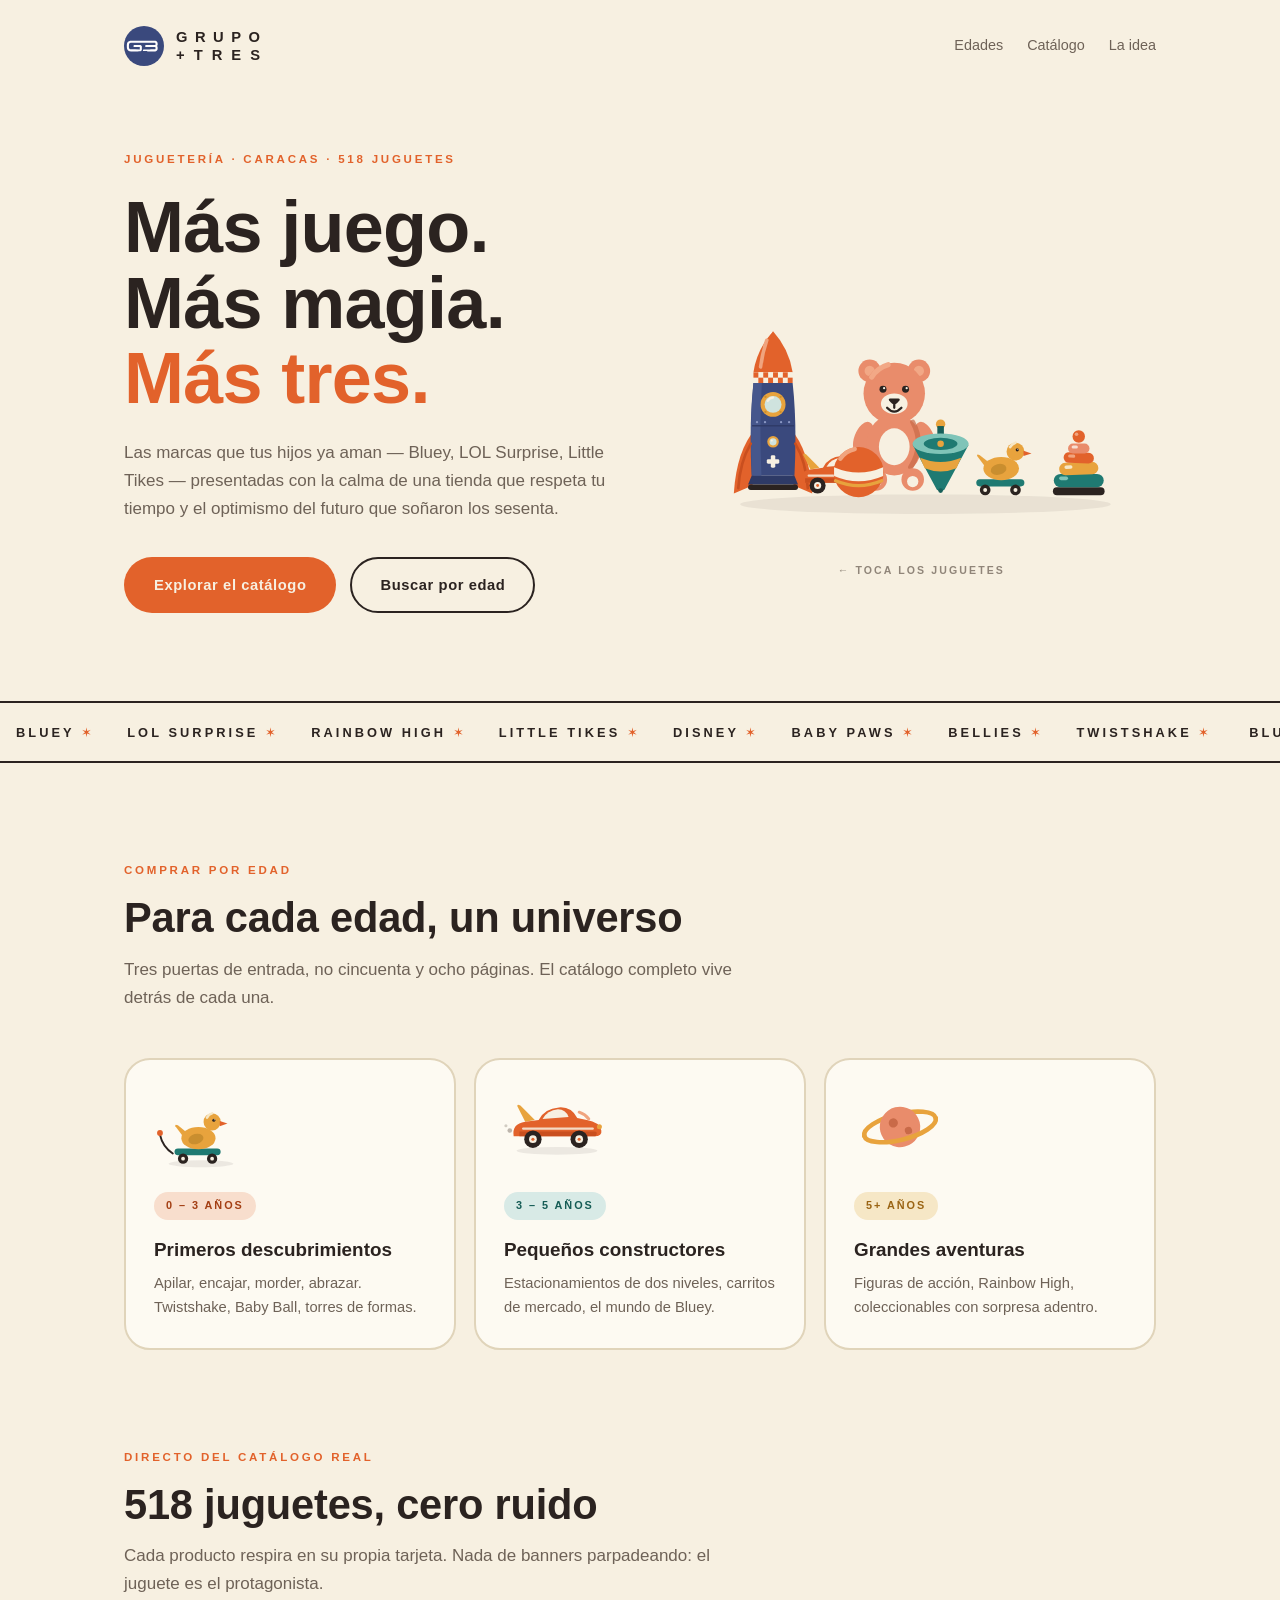
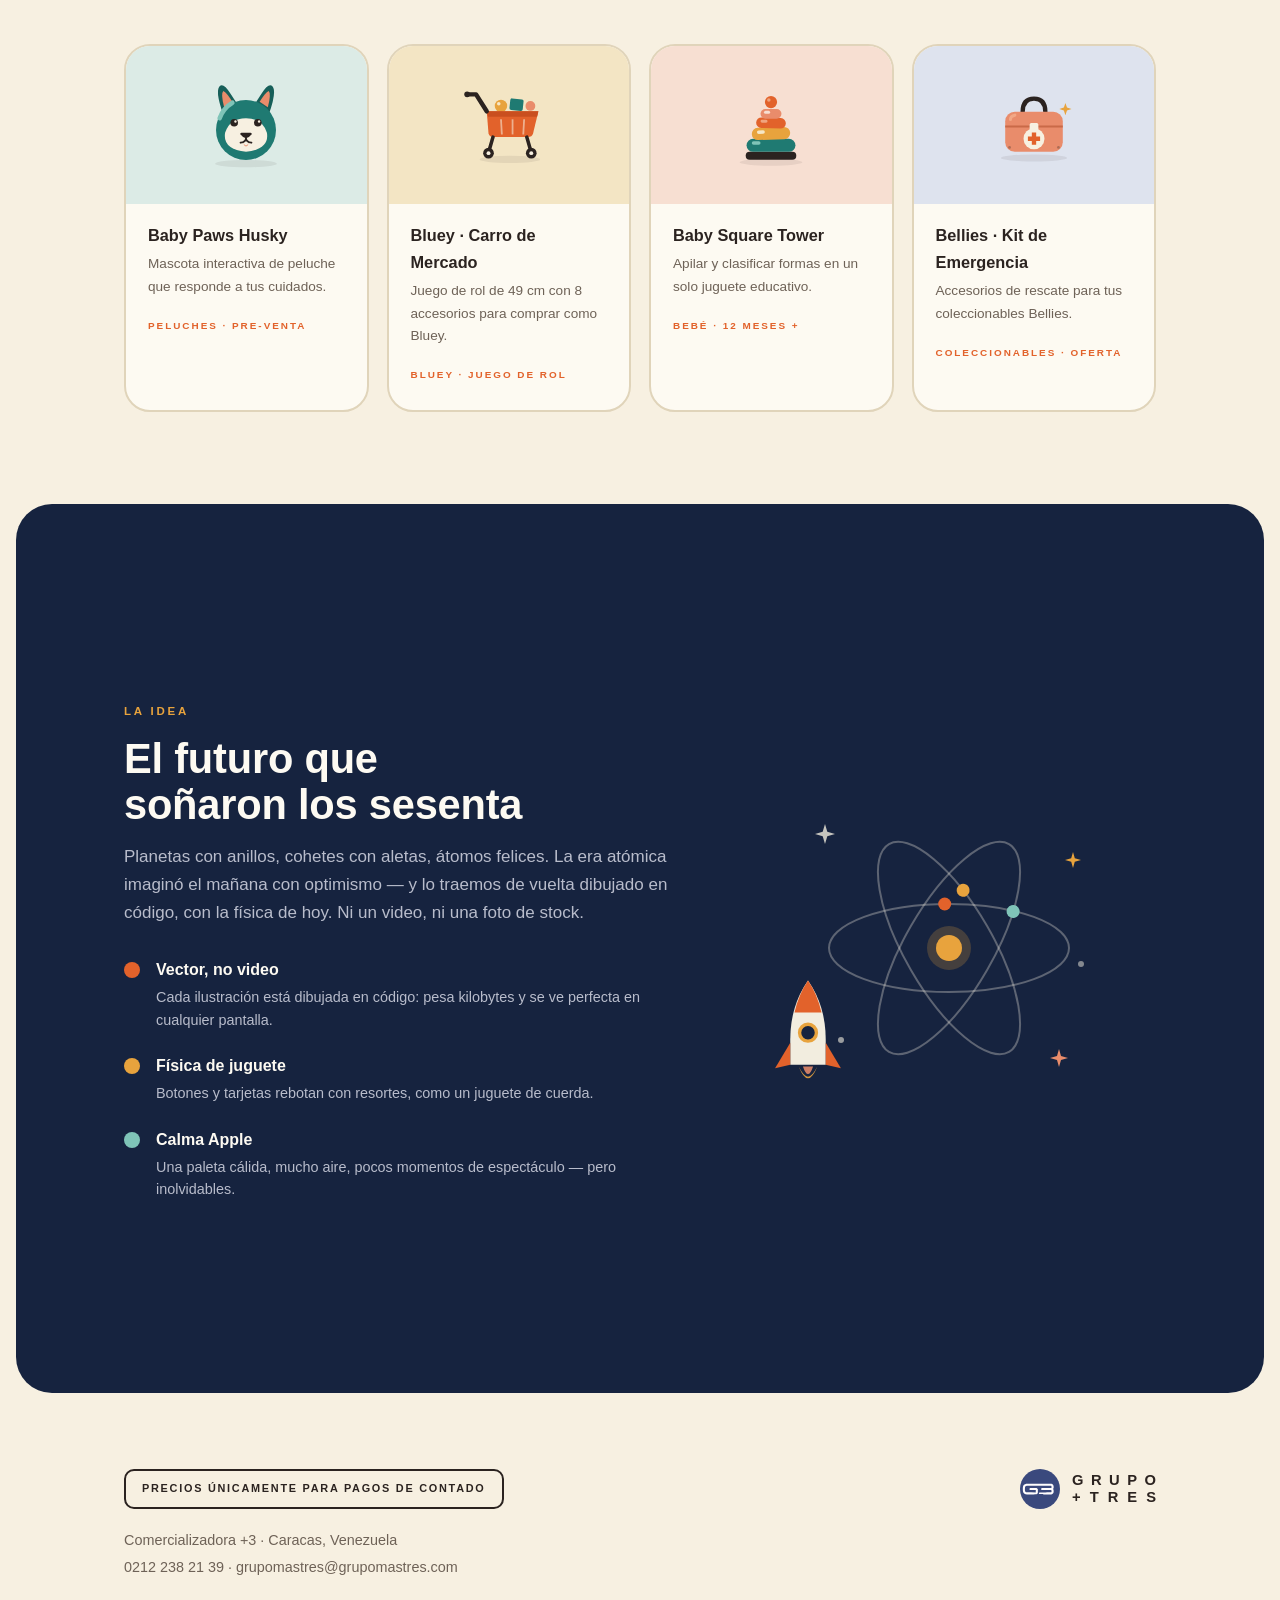
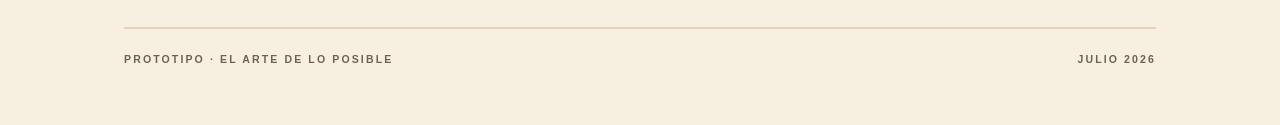
==== commit 5c65b9e8: "feat(hero): hero-scale tin-toy rocket — checker band, riveted seam, bolted porthole, plus decal; kit" ====
--- a/index.html
+++ b/index.html
@@ -221,13 +221,30 @@
             <ellipse cx="235" cy="366" rx="208" ry="11" fill="#2B2320" opacity=".07"/>
 
             <!-- cohete de juguete (atrás izquierda) -->
-            <g transform="translate(24,264) scale(.85)">
-              <path d="M45 4 Q66 34 66 74 L66 104 L24 104 L24 74 Q24 34 45 4 Z" fill="#3A497D"/>
-              <path d="M30 58 Q29 40 34 26" fill="none" stroke="#6C7DAE" stroke-width="5" stroke-linecap="round"/>
-              <path d="M45 4 Q56 20 61 42 L29 42 Q34 20 45 4 Z" fill="#E2622B"/>
-              <circle cx="45" cy="66" r="10" fill="#F7F0E1" stroke="#E8A33D" stroke-width="4"/>
-              <path d="M24 78 L6 108 L24 104 Z" fill="#E2622B"/>
-              <path d="M66 78 L84 108 L66 104 Z" fill="#E2622B"/>
+            <g transform="translate(14,166)">
+              <circle cx="50" cy="10" r="5" fill="#F7F0E1"/><circle cx="48.3" cy="8.3" r="1.6" fill="#FFFFFF" opacity=".8"/>
+              <path d="M50 6 Q68 26 72 52 L28 52 Q32 26 50 6 Z" fill="#E2622B"/>
+              <path d="M43 16 Q38 30 36 46" fill="none" stroke="#F0A47E" stroke-width="4" stroke-linecap="round"/>
+              <rect x="28" y="52" width="44" height="12" fill="#F7F0E1"/>
+              <rect x="28" y="52" width="5.5" height="6" fill="#E2622B"/><rect x="39" y="52" width="5.5" height="6" fill="#E2622B"/><rect x="50" y="52" width="5.5" height="6" fill="#E2622B"/><rect x="61" y="52" width="5.5" height="6" fill="#E2622B"/>
+              <rect x="33.5" y="58" width="5.5" height="6" fill="#E2622B"/><rect x="44.5" y="58" width="5.5" height="6" fill="#E2622B"/><rect x="55.5" y="58" width="5.5" height="6" fill="#E2622B"/><rect x="66.5" y="58" width="5.5" height="6" fill="#E2622B"/>
+              <path d="M30 116 Q9 140 6 188 L27 179 L30 142 Z" fill="#E2622B"/>
+              <path d="M70 116 Q91 140 94 188 L73 179 L70 142 Z" fill="#E2622B"/>
+              <path d="M28 64 L72 64 Q77 110 74 168 L26 168 Q23 110 28 64 Z" fill="#3A497D"/>
+              <path d="M28 64 Q23.5 110 26.3 168 L37 168 Q34.5 110 37.5 64 Z" fill="#46578C"/>
+              <path d="M25 132 Q13 152 11 182" fill="none" stroke="#C94F1F" stroke-width="3" stroke-linecap="round"/>
+              <path d="M75 132 Q87 152 89 182" fill="none" stroke="#C94F1F" stroke-width="3" stroke-linecap="round"/>
+              <path d="M26.5 112 L73.5 112" stroke="#2E3A66" stroke-width="1.5" opacity=".9"/>
+              <circle cx="32" cy="108" r="1.3" fill="#8A97C4"/><circle cx="41" cy="108" r="1.3" fill="#8A97C4"/><circle cx="59" cy="108" r="1.3" fill="#8A97C4"/><circle cx="68" cy="108" r="1.3" fill="#8A97C4"/>
+              <circle cx="50" cy="88" r="14" fill="#E8A33D"/>
+              <circle cx="50" cy="88" r="9.5" fill="#CFE3DE"/>
+              <path d="M44 84 A 8 8 0 0 1 50 80.5" fill="none" stroke="#F7F0E1" stroke-width="2.5" stroke-linecap="round"/>
+              <circle cx="58.5" cy="96.5" r="1.3" fill="#C98E2F"/><circle cx="41.5" cy="96.5" r="1.3" fill="#C98E2F"/><circle cx="58.5" cy="79.5" r="1.3" fill="#C98E2F"/><circle cx="41.5" cy="79.5" r="1.3" fill="#C98E2F"/>
+              <circle cx="50" cy="130" r="6.5" fill="#E8A33D"/><circle cx="50" cy="130" r="4" fill="#CFE3DE"/><circle cx="48.6" cy="128.6" r="1.2" fill="#F7F0E1"/>
+              <rect x="47.5" y="145" width="5" height="14" rx="1.5" fill="#F7F0E1"/>
+              <rect x="43" y="149.5" width="14" height="5" rx="1.5" fill="#F7F0E1"/>
+              <path d="M26 168 L74 168 L78 178 L22 178 Z" fill="#2E3A66"/>
+              <rect x="22" y="178" width="56" height="6" rx="3" fill="#2B2320"/>
             </g>
 
             <!-- torre apilable (atrás derecha) -->
